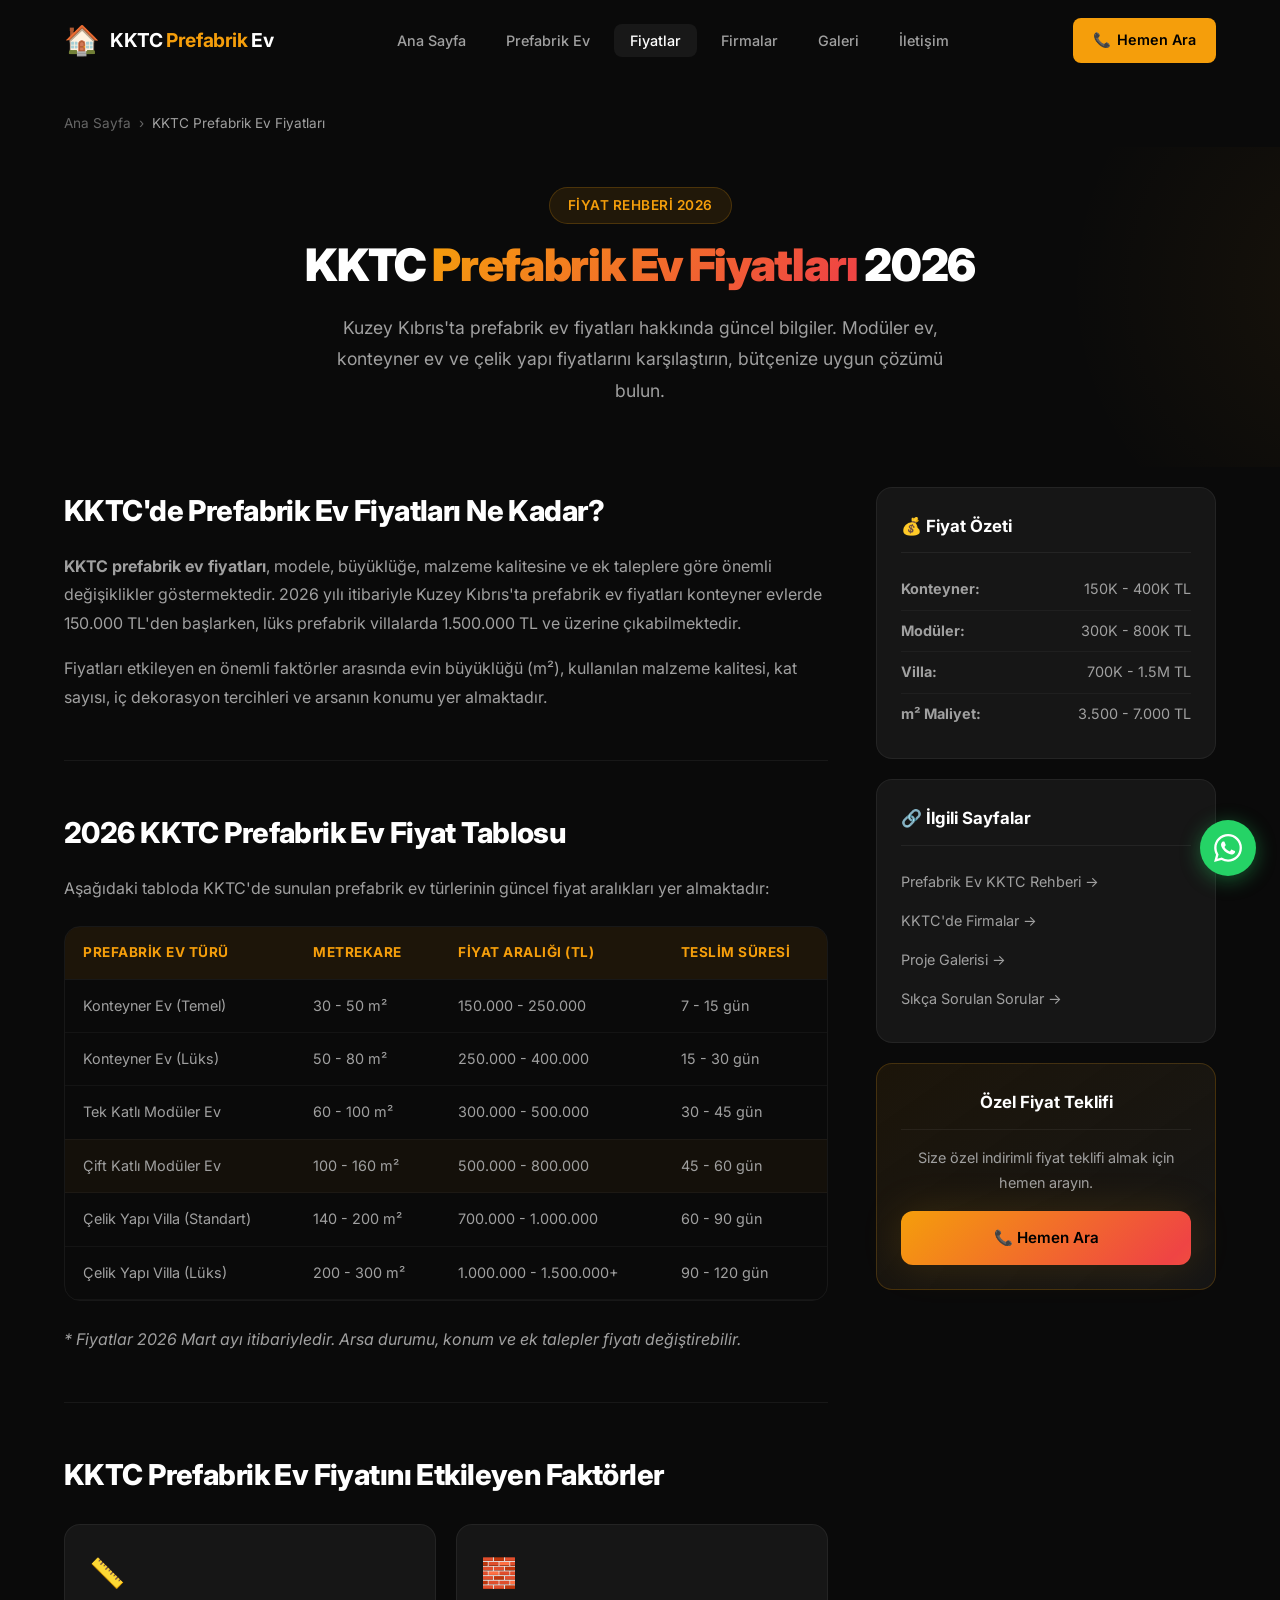
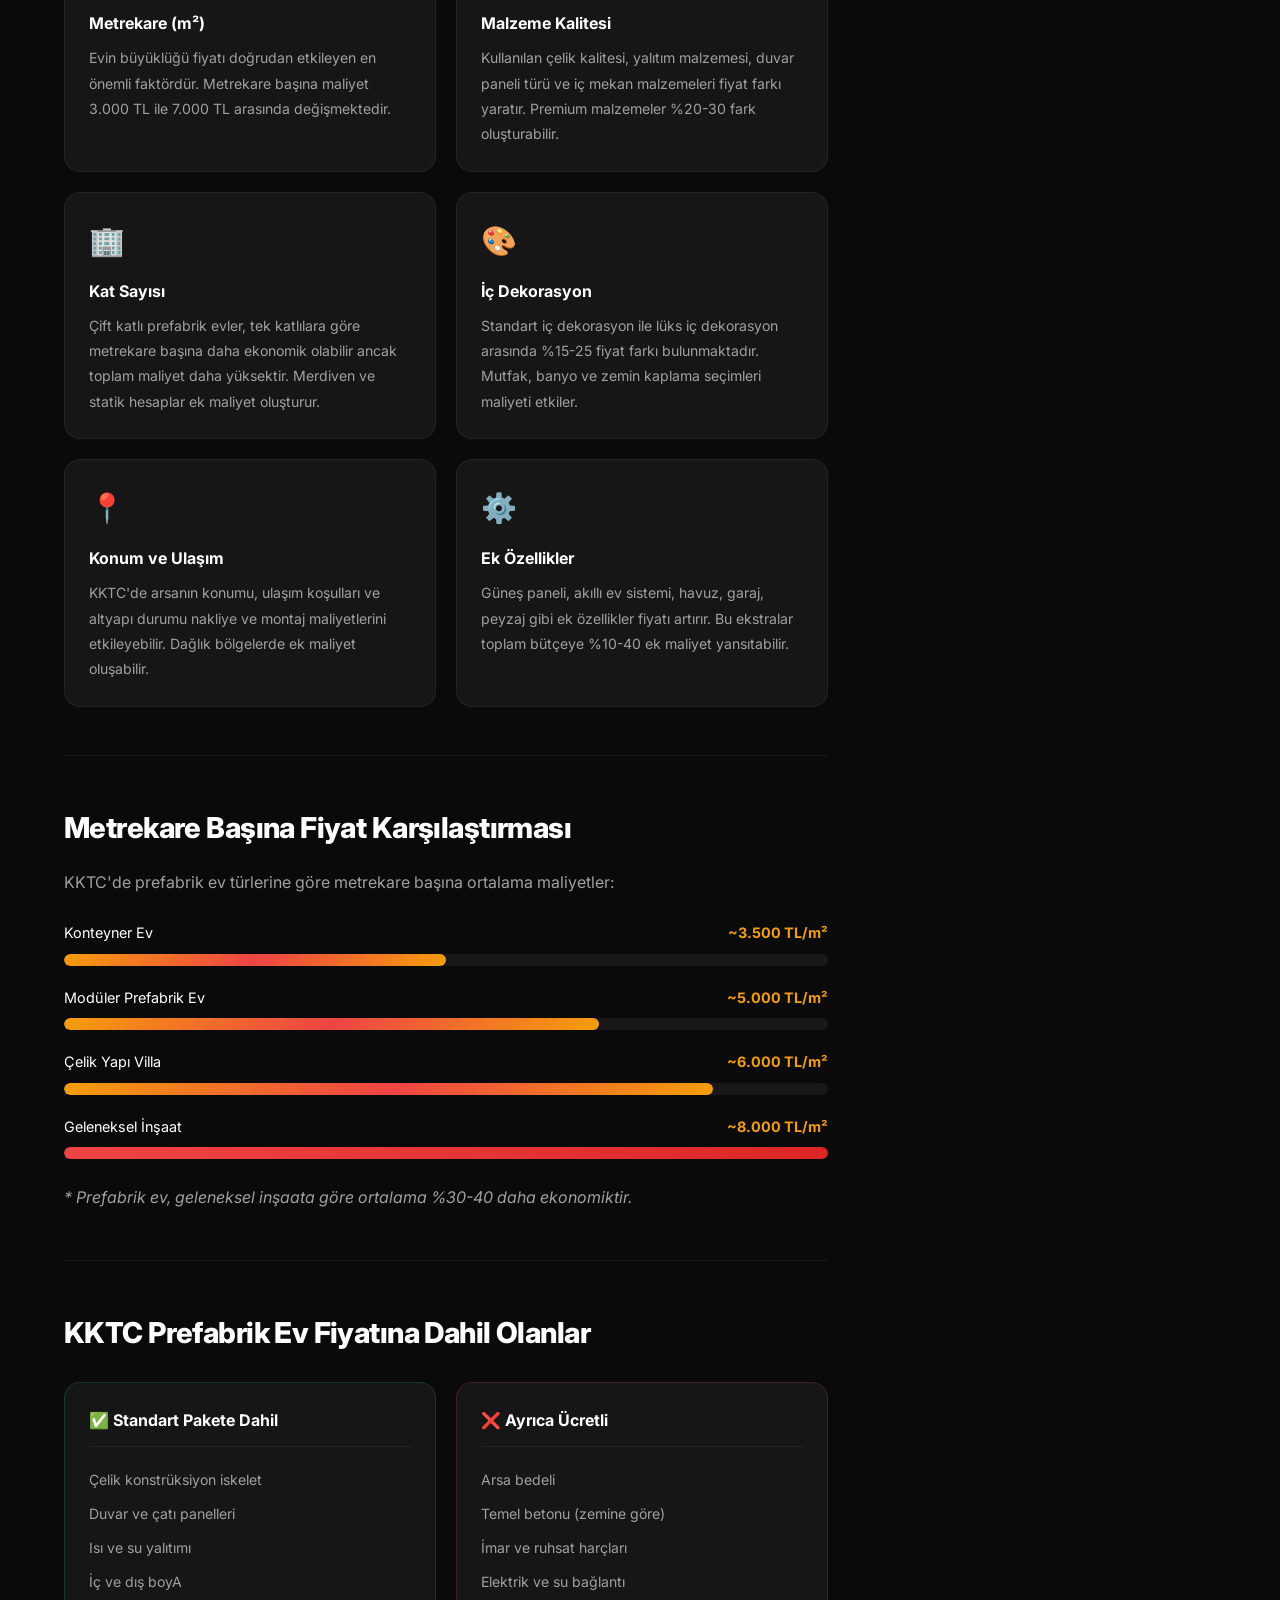
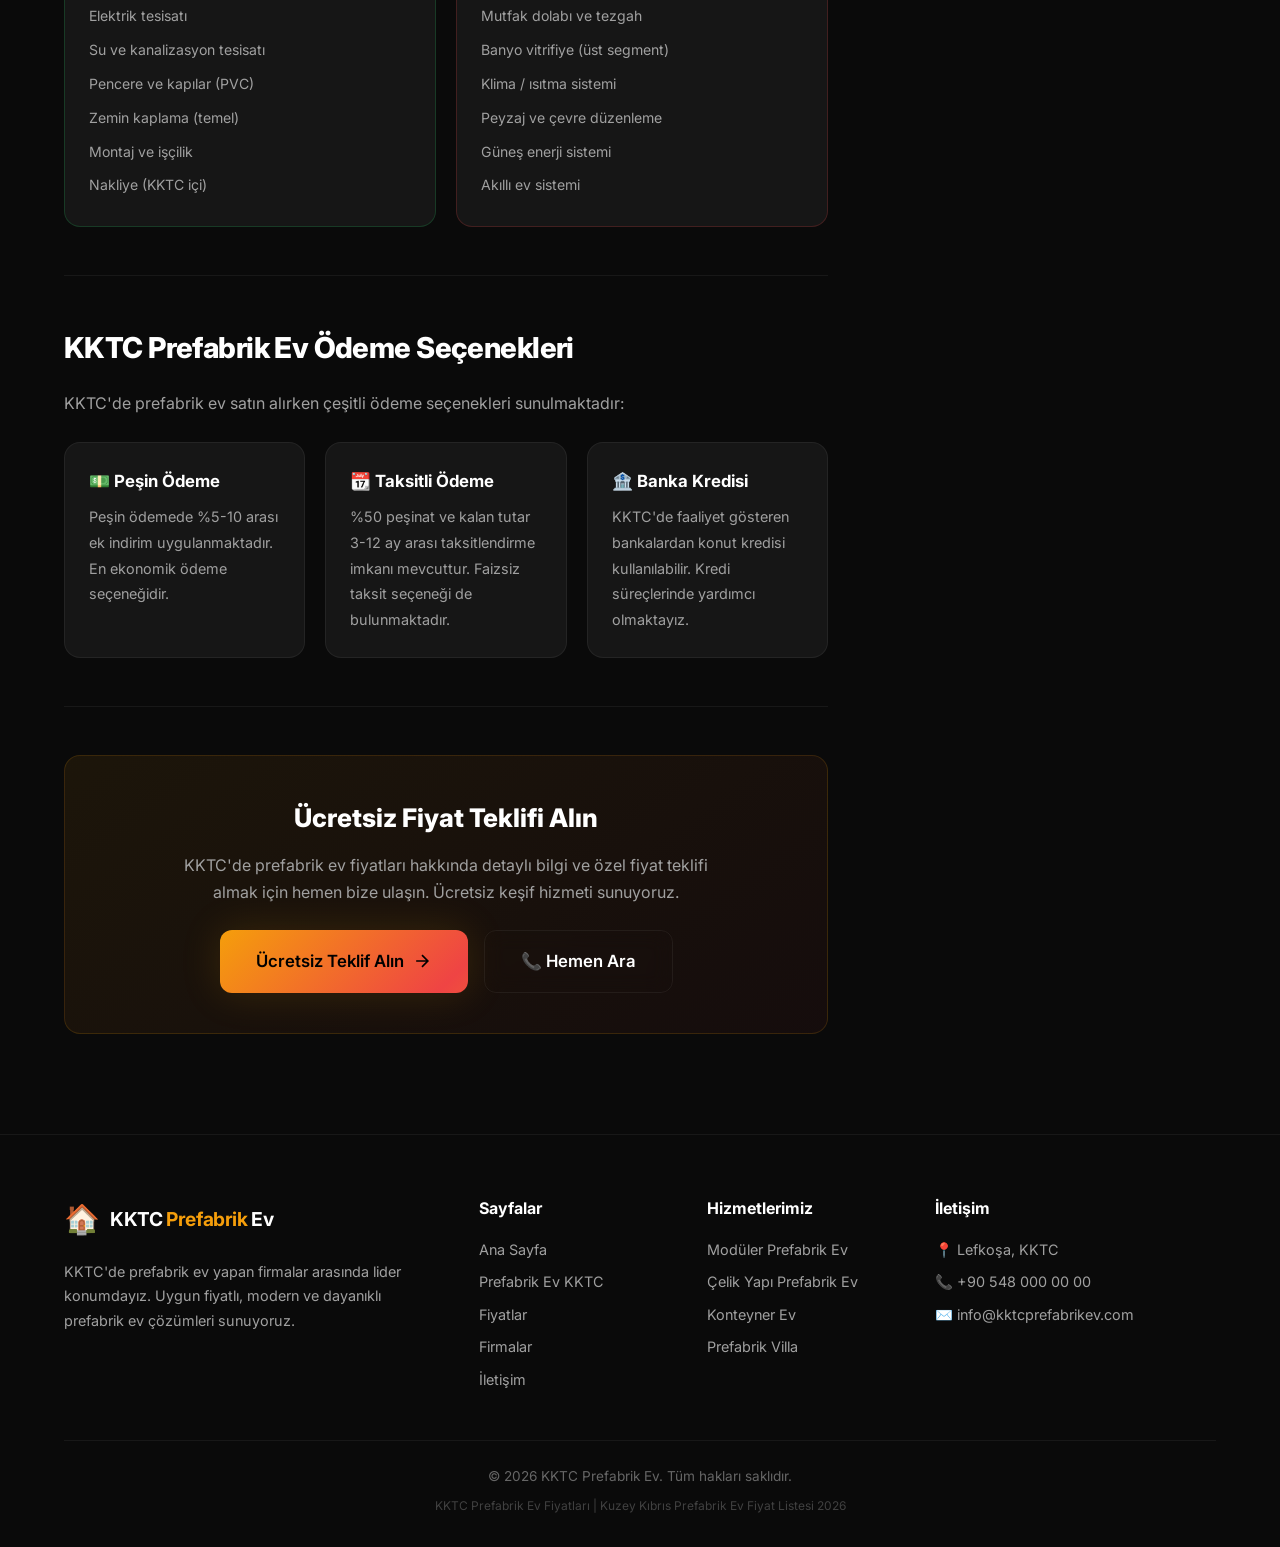
==== kktc-prefabrik-ev-fiyatlari/index.html @ 0583b2f5 "Add files via upload" ====
<!DOCTYPE html>
<html lang="tr">
<head>
    <meta charset="UTF-8">
    <meta name="viewport" content="width=device-width, initial-scale=1.0">
    <meta http-equiv="X-UA-Compatible" content="IE=edge">

    <!-- Primary SEO Meta Tags -->
    <title>KKTC Prefabrik Ev Fiyatları 2026 | Güncel Fiyat Listesi ve Maliyet Rehberi</title>
    <meta name="description" content="KKTC prefabrik ev fiyatları 2026 güncel liste. Tek katlı 300.000 TL'den, çift katlı 550.000 TL'den başlayan fiyatlarla. Modüler ev, konteyner ev ve çelik yapı fiyat karşılaştırması.">
    <meta name="keywords" content="kktc prefabrik ev fiyatları, kktc prefabrik ev fiyatları 2026, prefabrik ev fiyatları kuzey kıbrıs, kktc prefabrik ev maliyet, prefabrik ev fiyat listesi kktc">
    <meta name="author" content="KKTC Prefabrik Ev">
    <meta name="robots" content="index, follow, max-snippet:-1, max-image-preview:large, max-video-preview:-1">
    <link rel="canonical" href="https://www.kktcprefabrikev.com/kktc-prefabrik-ev-fiyatlari/">

    <!-- Open Graph -->
    <meta property="og:type" content="article">
    <meta property="og:url" content="https://www.kktcprefabrikev.com/kktc-prefabrik-ev-fiyatlari/">
    <meta property="og:title" content="KKTC Prefabrik Ev Fiyatları 2026 | Güncel Fiyat Listesi">
    <meta property="og:description" content="KKTC prefabrik ev fiyatları 2026 güncel liste. Modüler ev, konteyner ev ve çelik yapı fiyat karşılaştırması.">
    <meta property="og:image" content="https://www.kktcprefabrikev.com/images/og-image.jpg">
    <meta property="og:locale" content="tr_TR">
    <meta property="og:site_name" content="KKTC Prefabrik Ev">

    <!-- Twitter Card -->
    <meta name="twitter:card" content="summary_large_image">
    <meta name="twitter:title" content="KKTC Prefabrik Ev Fiyatları 2026 | Güncel Fiyat Listesi">
    <meta name="twitter:description" content="KKTC prefabrik ev fiyatları 2026 güncel liste. Modüler ev, konteyner ev ve çelik yapı fiyat karşılaştırması.">
    <meta name="twitter:image" content="https://www.kktcprefabrikev.com/images/og-image.jpg">

    <!-- Hreflang -->
    <link rel="alternate" hreflang="tr" href="https://www.kktcprefabrikev.com/kktc-prefabrik-ev-fiyatlari/">
    <link rel="alternate" hreflang="x-default" href="https://www.kktcprefabrikev.com/kktc-prefabrik-ev-fiyatlari/">

    <!-- Favicon -->
    <link rel="icon" type="image/svg+xml" href="data:image/svg+xml,<svg xmlns='http://www.w3.org/2000/svg' viewBox='0 0 100 100'><text y='.9em' font-size='90'>🏠</text></svg>">

    <!-- Google Fonts -->
    <link rel="preconnect" href="https://fonts.googleapis.com">
    <link rel="preconnect" href="https://fonts.gstatic.com" crossorigin>
    <link href="https://fonts.googleapis.com/css2?family=Inter:wght@300;400;500;600;700;800;900&display=swap" rel="stylesheet">

    <!-- Stylesheets -->
    <link rel="stylesheet" href="../style.css">
    <link rel="stylesheet" href="../responsive.css">

    <!-- JSON-LD Article Schema -->
    <script type="application/ld+json">
    {
        "@context": "https://schema.org",
        "@type": "Article",
        "headline": "KKTC Prefabrik Ev Fiyatları 2026 - Güncel Fiyat Listesi",
        "description": "Kuzey Kıbrıs'ta prefabrik ev fiyatları hakkında kapsamlı rehber ve güncel fiyat listesi.",
        "author": {
            "@type": "Organization",
            "name": "KKTC Prefabrik Ev"
        },
        "publisher": {
            "@type": "Organization",
            "name": "KKTC Prefabrik Ev",
            "url": "https://www.kktcprefabrikev.com"
        },
        "datePublished": "2026-03-23",
        "dateModified": "2026-03-23",
        "mainEntityOfPage": "https://www.kktcprefabrikev.com/kktc-prefabrik-ev-fiyatlari/"
    }
    </script>

    <!-- BreadcrumbList Schema -->
    <script type="application/ld+json">
    {
        "@context": "https://schema.org",
        "@type": "BreadcrumbList",
        "itemListElement": [
            {
                "@type": "ListItem",
                "position": 1,
                "name": "Ana Sayfa",
                "item": "https://www.kktcprefabrikev.com/"
            },
            {
                "@type": "ListItem",
                "position": 2,
                "name": "KKTC Prefabrik Ev Fiyatları",
                "item": "https://www.kktcprefabrikev.com/kktc-prefabrik-ev-fiyatlari/"
            }
        ]
    }
    </script>

    <!-- Product Schema for Pricing -->
    <script type="application/ld+json">
    {
        "@context": "https://schema.org",
        "@type": "Product",
        "name": "KKTC Prefabrik Ev",
        "description": "Kuzey Kıbrıs'ta prefabrik ev çözümleri",
        "brand": {
            "@type": "Brand",
            "name": "KKTC Prefabrik Ev"
        },
        "offers": {
            "@type": "AggregateOffer",
            "lowPrice": "150000",
            "highPrice": "1500000",
            "priceCurrency": "TRY",
            "offerCount": "6"
        }
    }
    </script>
</head>
<body>

    <!-- Header -->
    <header id="header">
        <nav class="navbar scrolled" id="navbar">
            <div class="nav-container">
                <a href="../index.html" class="logo" aria-label="KKTC Prefabrik Ev Ana Sayfa">
                    <span class="logo-icon">🏠</span>
                    <span class="logo-text">KKTC <span class="logo-highlight">Prefabrik</span> Ev</span>
                </a>
                <ul class="nav-menu" id="nav-menu">
                    <li><a href="../index.html" class="nav-link">Ana Sayfa</a></li>
                    <li><a href="../prefabrik-ev-kktc/index.html" class="nav-link">Prefabrik Ev</a></li>
                    <li><a href="../kktc-prefabrik-ev-fiyatlari/index.html" class="nav-link active">Fiyatlar</a></li>
                    <li><a href="../kktc-prefabrik-ev-yapan-firmalar/index.html" class="nav-link">Firmalar</a></li>
                    <li><a href="../index.html#galeri" class="nav-link">Galeri</a></li>
                    <li><a href="../index.html#iletisim" class="nav-link">İletişim</a></li>
                </ul>
                <a href="tel:+905480000000" class="nav-cta">
                    <span class="cta-icon">📞</span> Hemen Ara
                </a>
                <button class="hamburger" id="hamburger" aria-label="Menüyü aç">
                    <span class="bar"></span>
                    <span class="bar"></span>
                    <span class="bar"></span>
                </button>
            </div>
        </nav>
    </header>

    <main>
        <!-- Breadcrumb -->
        <div class="breadcrumb-section">
            <div class="container">
                <nav class="breadcrumb" aria-label="Breadcrumb">
                    <a href="../index.html">Ana Sayfa</a>
                    <span class="breadcrumb-sep">›</span>
                    <span class="breadcrumb-current">KKTC Prefabrik Ev Fiyatları</span>
                </nav>
            </div>
        </div>

        <!-- Page Hero -->
        <section class="page-hero">
            <div class="container">
                <div class="page-hero-content" data-animate>
                    <span class="section-badge">Fiyat Rehberi 2026</span>
                    <h1>KKTC <span class="gradient-text">Prefabrik Ev Fiyatları</span> 2026</h1>
                    <p class="hero-description">Kuzey Kıbrıs'ta prefabrik ev fiyatları hakkında güncel bilgiler. Modüler ev, konteyner ev ve çelik yapı fiyatlarını karşılaştırın, bütçenize uygun çözümü bulun.</p>
                </div>
            </div>
        </section>

        <!-- Content Section -->
        <section class="section content-section">
            <div class="container">
                <div class="content-layout">
                    <article class="main-content">
                        <div class="content-block" data-animate>
                            <h2>KKTC'de Prefabrik Ev Fiyatları Ne Kadar?</h2>
                            <p><strong>KKTC prefabrik ev fiyatları</strong>, modele, büyüklüğe, malzeme kalitesine ve ek taleplere göre önemli değişiklikler göstermektedir. 2026 yılı itibariyle Kuzey Kıbrıs'ta prefabrik ev fiyatları konteyner evlerde 150.000 TL'den başlarken, lüks prefabrik villalarda 1.500.000 TL ve üzerine çıkabilmektedir.</p>
                            <p>Fiyatları etkileyen en önemli faktörler arasında evin büyüklüğü (m²), kullanılan malzeme kalitesi, kat sayısı, iç dekorasyon tercihleri ve arsanın konumu yer almaktadır.</p>
                        </div>

                        <div class="content-block" data-animate>
                            <h2>2026 KKTC Prefabrik Ev Fiyat Tablosu</h2>
                            <p>Aşağıdaki tabloda KKTC'de sunulan prefabrik ev türlerinin güncel fiyat aralıkları yer almaktadır:</p>

                            <div class="price-table-wrap">
                                <table class="price-table">
                                    <thead>
                                        <tr>
                                            <th>Prefabrik Ev Türü</th>
                                            <th>Metrekare</th>
                                            <th>Fiyat Aralığı (TL)</th>
                                            <th>Teslim Süresi</th>
                                        </tr>
                                    </thead>
                                    <tbody>
                                        <tr>
                                            <td>Konteyner Ev (Temel)</td>
                                            <td>30 - 50 m²</td>
                                            <td>150.000 - 250.000</td>
                                            <td>7 - 15 gün</td>
                                        </tr>
                                        <tr>
                                            <td>Konteyner Ev (Lüks)</td>
                                            <td>50 - 80 m²</td>
                                            <td>250.000 - 400.000</td>
                                            <td>15 - 30 gün</td>
                                        </tr>
                                        <tr>
                                            <td>Tek Katlı Modüler Ev</td>
                                            <td>60 - 100 m²</td>
                                            <td>300.000 - 500.000</td>
                                            <td>30 - 45 gün</td>
                                        </tr>
                                        <tr class="highlight-row">
                                            <td>Çift Katlı Modüler Ev</td>
                                            <td>100 - 160 m²</td>
                                            <td>500.000 - 800.000</td>
                                            <td>45 - 60 gün</td>
                                        </tr>
                                        <tr>
                                            <td>Çelik Yapı Villa (Standart)</td>
                                            <td>140 - 200 m²</td>
                                            <td>700.000 - 1.000.000</td>
                                            <td>60 - 90 gün</td>
                                        </tr>
                                        <tr>
                                            <td>Çelik Yapı Villa (Lüks)</td>
                                            <td>200 - 300 m²</td>
                                            <td>1.000.000 - 1.500.000+</td>
                                            <td>90 - 120 gün</td>
                                        </tr>
                                    </tbody>
                                </table>
                            </div>
                            <p class="table-note">* Fiyatlar 2026 Mart ayı itibariyledir. Arsa durumu, konum ve ek talepler fiyatı değiştirebilir.</p>
                        </div>

                        <div class="content-block" data-animate>
                            <h2>KKTC Prefabrik Ev Fiyatını Etkileyen Faktörler</h2>
                            <div class="factors-grid">
                                <div class="factor-item">
                                    <div class="factor-icon">📏</div>
                                    <h3>Metrekare (m²)</h3>
                                    <p>Evin büyüklüğü fiyatı doğrudan etkileyen en önemli faktördür. Metrekare başına maliyet 3.000 TL ile 7.000 TL arasında değişmektedir.</p>
                                </div>
                                <div class="factor-item">
                                    <div class="factor-icon">🧱</div>
                                    <h3>Malzeme Kalitesi</h3>
                                    <p>Kullanılan çelik kalitesi, yalıtım malzemesi, duvar paneli türü ve iç mekan malzemeleri fiyat farkı yaratır. Premium malzemeler %20-30 fark oluşturabilir.</p>
                                </div>
                                <div class="factor-item">
                                    <div class="factor-icon">🏢</div>
                                    <h3>Kat Sayısı</h3>
                                    <p>Çift katlı prefabrik evler, tek katlılara göre metrekare başına daha ekonomik olabilir ancak toplam maliyet daha yüksektir. Merdiven ve statik hesaplar ek maliyet oluşturur.</p>
                                </div>
                                <div class="factor-item">
                                    <div class="factor-icon">🎨</div>
                                    <h3>İç Dekorasyon</h3>
                                    <p>Standart iç dekorasyon ile lüks iç dekorasyon arasında %15-25 fiyat farkı bulunmaktadır. Mutfak, banyo ve zemin kaplama seçimleri maliyeti etkiler.</p>
                                </div>
                                <div class="factor-item">
                                    <div class="factor-icon">📍</div>
                                    <h3>Konum ve Ulaşım</h3>
                                    <p>KKTC'de arsanın konumu, ulaşım koşulları ve altyapı durumu nakliye ve montaj maliyetlerini etkileyebilir. Dağlık bölgelerde ek maliyet oluşabilir.</p>
                                </div>
                                <div class="factor-item">
                                    <div class="factor-icon">⚙️</div>
                                    <h3>Ek Özellikler</h3>
                                    <p>Güneş paneli, akıllı ev sistemi, havuz, garaj, peyzaj gibi ek özellikler fiyatı artırır. Bu ekstralar toplam bütçeye %10-40 ek maliyet yansıtabilir.</p>
                                </div>
                            </div>
                        </div>

                        <div class="content-block" data-animate>
                            <h2>Metrekare Başına Fiyat Karşılaştırması</h2>
                            <p>KKTC'de prefabrik ev türlerine göre metrekare başına ortalama maliyetler:</p>

                            <div class="comparison-bars">
                                <div class="comparison-item">
                                    <div class="comparison-label">
                                        <span>Konteyner Ev</span>
                                        <span class="comparison-price">~3.500 TL/m²</span>
                                    </div>
                                    <div class="comparison-bar-bg">
                                        <div class="comparison-bar" style="width: 50%"></div>
                                    </div>
                                </div>
                                <div class="comparison-item">
                                    <div class="comparison-label">
                                        <span>Modüler Prefabrik Ev</span>
                                        <span class="comparison-price">~5.000 TL/m²</span>
                                    </div>
                                    <div class="comparison-bar-bg">
                                        <div class="comparison-bar" style="width: 70%"></div>
                                    </div>
                                </div>
                                <div class="comparison-item">
                                    <div class="comparison-label">
                                        <span>Çelik Yapı Villa</span>
                                        <span class="comparison-price">~6.000 TL/m²</span>
                                    </div>
                                    <div class="comparison-bar-bg">
                                        <div class="comparison-bar" style="width: 85%"></div>
                                    </div>
                                </div>
                                <div class="comparison-item">
                                    <div class="comparison-label">
                                        <span>Geleneksel İnşaat</span>
                                        <span class="comparison-price">~8.000 TL/m²</span>
                                    </div>
                                    <div class="comparison-bar-bg">
                                        <div class="comparison-bar traditional" style="width: 100%"></div>
                                    </div>
                                </div>
                            </div>
                            <p class="table-note">* Prefabrik ev, geleneksel inşaata göre ortalama %30-40 daha ekonomiktir.</p>
                        </div>

                        <div class="content-block" data-animate>
                            <h2>KKTC Prefabrik Ev Fiyatına Dahil Olanlar</h2>
                            <div class="included-grid">
                                <div class="included-card included-yes">
                                    <h3>✅ Standart Pakete Dahil</h3>
                                    <ul>
                                        <li>Çelik konstrüksiyon iskelet</li>
                                        <li>Duvar ve çatı panelleri</li>
                                        <li>Isı ve su yalıtımı</li>
                                        <li>İç ve dış boyA</li>
                                        <li>Elektrik tesisatı</li>
                                        <li>Su ve kanalizasyon tesisatı</li>
                                        <li>Pencere ve kapılar (PVC)</li>
                                        <li>Zemin kaplama (temel)</li>
                                        <li>Montaj ve işçilik</li>
                                        <li>Nakliye (KKTC içi)</li>
                                    </ul>
                                </div>
                                <div class="included-card included-no">
                                    <h3>❌ Ayrıca Ücretli</h3>
                                    <ul>
                                        <li>Arsa bedeli</li>
                                        <li>Temel betonu (zemine göre)</li>
                                        <li>İmar ve ruhsat harçları</li>
                                        <li>Elektrik ve su bağlantı</li>
                                        <li>Mutfak dolabı ve tezgah</li>
                                        <li>Banyo vitrifiye (üst segment)</li>
                                        <li>Klima / ısıtma sistemi</li>
                                        <li>Peyzaj ve çevre düzenleme</li>
                                        <li>Güneş enerji sistemi</li>
                                        <li>Akıllı ev sistemi</li>
                                    </ul>
                                </div>
                            </div>
                        </div>

                        <div class="content-block" data-animate>
                            <h2>KKTC Prefabrik Ev Ödeme Seçenekleri</h2>
                            <p>KKTC'de prefabrik ev satın alırken çeşitli ödeme seçenekleri sunulmaktadır:</p>
                            <div class="payment-options">
                                <div class="payment-item">
                                    <h3>💵 Peşin Ödeme</h3>
                                    <p>Peşin ödemede %5-10 arası ek indirim uygulanmaktadır. En ekonomik ödeme seçeneğidir.</p>
                                </div>
                                <div class="payment-item">
                                    <h3>📆 Taksitli Ödeme</h3>
                                    <p>%50 peşinat ve kalan tutar 3-12 ay arası taksitlendirme imkanı mevcuttur. Faizsiz taksit seçeneği de bulunmaktadır.</p>
                                </div>
                                <div class="payment-item">
                                    <h3>🏦 Banka Kredisi</h3>
                                    <p>KKTC'de faaliyet gösteren bankalardan konut kredisi kullanılabilir. Kredi süreçlerinde yardımcı olmaktayız.</p>
                                </div>
                            </div>
                        </div>

                        <!-- CTA -->
                        <div class="content-cta" data-animate>
                            <h2>Ücretsiz Fiyat Teklifi Alın</h2>
                            <p>KKTC'de prefabrik ev fiyatları hakkında detaylı bilgi ve özel fiyat teklifi almak için hemen bize ulaşın. Ücretsiz keşif hizmeti sunuyoruz.</p>
                            <div class="cta-buttons">
                                <a href="../index.html#iletisim" class="btn btn-primary btn-lg">
                                    <span>Ücretsiz Teklif Alın</span>
                                    <svg width="20" height="20" viewBox="0 0 24 24" fill="none" stroke="currentColor" stroke-width="2"><path d="M5 12h14M12 5l7 7-7 7"/></svg>
                                </a>
                                <a href="tel:+905480000000" class="btn btn-outline btn-lg">
                                    <span>📞 Hemen Ara</span>
                                </a>
                            </div>
                        </div>
                    </article>

                    <!-- Sidebar -->
                    <aside class="sidebar">
                        <div class="sidebar-card" data-animate>
                            <h3>💰 Fiyat Özeti</h3>
                            <ul class="sidebar-info">
                                <li><strong>Konteyner:</strong> 150K - 400K TL</li>
                                <li><strong>Modüler:</strong> 300K - 800K TL</li>
                                <li><strong>Villa:</strong> 700K - 1.5M TL</li>
                                <li><strong>m² Maliyet:</strong> 3.500 - 7.000 TL</li>
                            </ul>
                        </div>
                        <div class="sidebar-card" data-animate>
                            <h3>🔗 İlgili Sayfalar</h3>
                            <ul class="sidebar-links">
                                <li><a href="../prefabrik-ev-kktc/index.html">Prefabrik Ev KKTC Rehberi →</a></li>
                                <li><a href="../kktc-prefabrik-ev-yapan-firmalar/index.html">KKTC'de Firmalar →</a></li>
                                <li><a href="../index.html#galeri">Proje Galerisi →</a></li>
                                <li><a href="../index.html#sss">Sıkça Sorulan Sorular →</a></li>
                            </ul>
                        </div>
                        <div class="sidebar-card sidebar-cta" data-animate>
                            <h3>Özel Fiyat Teklifi</h3>
                            <p>Size özel indirimli fiyat teklifi almak için hemen arayın.</p>
                            <a href="tel:+905480000000" class="btn btn-primary btn-full">📞 Hemen Ara</a>
                        </div>
                    </aside>
                </div>
            </div>
        </section>
    </main>

    <!-- Footer -->
    <footer class="footer">
        <div class="container">
            <div class="footer-grid">
                <div class="footer-about">
                    <a href="../index.html" class="footer-logo">
                        <span class="logo-icon">🏠</span>
                        <span class="logo-text">KKTC <span class="logo-highlight">Prefabrik</span> Ev</span>
                    </a>
                    <p>KKTC'de prefabrik ev yapan firmalar arasında lider konumdayız. Uygun fiyatlı, modern ve dayanıklı prefabrik ev çözümleri sunuyoruz.</p>
                </div>
                <div class="footer-links">
                    <h4>Sayfalar</h4>
                    <ul>
                        <li><a href="../index.html">Ana Sayfa</a></li>
                        <li><a href="../prefabrik-ev-kktc/index.html">Prefabrik Ev KKTC</a></li>
                        <li><a href="../kktc-prefabrik-ev-fiyatlari/index.html">Fiyatlar</a></li>
                        <li><a href="../kktc-prefabrik-ev-yapan-firmalar/index.html">Firmalar</a></li>
                        <li><a href="../index.html#iletisim">İletişim</a></li>
                    </ul>
                </div>
                <div class="footer-services">
                    <h4>Hizmetlerimiz</h4>
                    <ul>
                        <li><a href="../index.html#hizmetler">Modüler Prefabrik Ev</a></li>
                        <li><a href="../index.html#hizmetler">Çelik Yapı Prefabrik Ev</a></li>
                        <li><a href="../index.html#hizmetler">Konteyner Ev</a></li>
                        <li><a href="../index.html#hizmetler">Prefabrik Villa</a></li>
                    </ul>
                </div>
                <div class="footer-contact">
                    <h4>İletişim</h4>
                    <ul>
                        <li>📍 Lefkoşa, KKTC</li>
                        <li>📞 <a href="tel:+905480000000">+90 548 000 00 00</a></li>
                        <li>✉️ <a href="mailto:info@kktcprefabrikev.com">info@kktcprefabrikev.com</a></li>
                    </ul>
                </div>
            </div>
            <div class="footer-bottom">
                <p>&copy; 2026 KKTC Prefabrik Ev. Tüm hakları saklıdır.</p>
                <p class="footer-seo">KKTC Prefabrik Ev Fiyatları | Kuzey Kıbrıs Prefabrik Ev Fiyat Listesi 2026</p>
            </div>
        </div>
    </footer>

    <!-- WhatsApp -->
    <a href="https://wa.me/905480000000" class="whatsapp-float" target="_blank" rel="noopener noreferrer" aria-label="WhatsApp ile iletişime geçin">
        <svg width="28" height="28" viewBox="0 0 24 24" fill="white"><path d="M17.472 14.382c-.297-.149-1.758-.867-2.03-.967-.273-.099-.471-.148-.67.15-.197.297-.767.966-.94 1.164-.173.199-.347.223-.644.075-.297-.15-1.255-.463-2.39-1.475-.883-.788-1.48-1.761-1.653-2.059-.173-.297-.018-.458.13-.606.134-.133.298-.347.446-.52.149-.174.198-.298.298-.497.099-.198.05-.371-.025-.52-.075-.149-.669-1.612-.916-2.207-.242-.579-.487-.5-.669-.51-.173-.008-.371-.01-.57-.01-.198 0-.52.074-.792.372-.272.297-1.04 1.016-1.04 2.479 0 1.462 1.065 2.875 1.213 3.074.149.198 2.096 3.2 5.077 4.487.709.306 1.262.489 1.694.625.712.227 1.36.195 1.871.118.571-.085 1.758-.719 2.006-1.413.248-.694.248-1.289.173-1.413-.074-.124-.272-.198-.57-.347m-5.421 7.403h-.004a9.87 9.87 0 01-5.031-1.378l-.361-.214-3.741.982.998-3.648-.235-.374a9.86 9.86 0 01-1.51-5.26c.001-5.45 4.436-9.884 9.888-9.884 2.64 0 5.122 1.03 6.988 2.898a9.825 9.825 0 012.893 6.994c-.003 5.45-4.437 9.884-9.885 9.884m8.413-18.297A11.815 11.815 0 0012.05 0C5.495 0 .16 5.335.157 11.892c0 2.096.547 4.142 1.588 5.945L.057 24l6.305-1.654a11.882 11.882 0 005.683 1.448h.005c6.554 0 11.89-5.335 11.893-11.893a11.821 11.821 0 00-3.48-8.413z"/></svg>
    </a>

    <script src="../script.js"></script>
</body>
</html>
---- style.css ----
/* =============================================
   KKTC Prefabrik Ev - Premium Dark Theme
   ============================================= */

/* CSS Custom Properties */
:root {
    --bg-primary: #0a0a0a;
    --bg-secondary: #111111;
    --bg-card: #161616;
    --bg-card-hover: #1a1a1a;
    --bg-glass: rgba(255, 255, 255, 0.03);
    --bg-glass-hover: rgba(255, 255, 255, 0.06);

    --text-primary: #ffffff;
    --text-secondary: #a0a0a0;
    --text-muted: #666666;

    --accent-primary: #f59e0b;
    --accent-secondary: #d97706;
    --accent-light: rgba(245, 158, 11, 0.1);
    --accent-glow: rgba(245, 158, 11, 0.3);

    --gradient-primary: linear-gradient(135deg, #f59e0b 0%, #ef4444 50%, #f59e0b 100%);
    --gradient-hero: linear-gradient(135deg, rgba(245, 158, 11, 0.15) 0%, rgba(239, 68, 68, 0.08) 50%, rgba(245, 158, 11, 0.05) 100%);
    --gradient-card: linear-gradient(145deg, rgba(255,255,255,0.05) 0%, rgba(255,255,255,0.01) 100%);

    --border-color: rgba(255, 255, 255, 0.06);
    --border-hover: rgba(245, 158, 11, 0.3);

    --shadow-sm: 0 2px 8px rgba(0, 0, 0, 0.3);
    --shadow-md: 0 8px 32px rgba(0, 0, 0, 0.4);
    --shadow-lg: 0 16px 64px rgba(0, 0, 0, 0.5);
    --shadow-glow: 0 0 40px rgba(245, 158, 11, 0.15);

    --radius-sm: 8px;
    --radius-md: 12px;
    --radius-lg: 16px;
    --radius-xl: 24px;

    --transition: all 0.3s cubic-bezier(0.4, 0, 0.2, 1);
    --transition-slow: all 0.6s cubic-bezier(0.4, 0, 0.2, 1);

    --container-max: 1200px;
    --section-padding: 100px 0;
}

/* Reset & Base */
*, *::before, *::after {
    margin: 0;
    padding: 0;
    box-sizing: border-box;
}

html {
    scroll-behavior: smooth;
    scroll-padding-top: 80px;
}

body {
    font-family: 'Inter', -apple-system, BlinkMacSystemFont, 'Segoe UI', sans-serif;
    background-color: var(--bg-primary);
    color: var(--text-primary);
    line-height: 1.7;
    overflow-x: hidden;
    -webkit-font-smoothing: antialiased;
    -moz-osx-font-smoothing: grayscale;
}

a {
    text-decoration: none;
    color: inherit;
    transition: var(--transition);
}

ul {
    list-style: none;
}

img {
    max-width: 100%;
    height: auto;
    display: block;
}

.container {
    max-width: var(--container-max);
    margin: 0 auto;
    padding: 0 24px;
}

.section {
    padding: var(--section-padding);
    position: relative;
}

/* =============================================
   Section Headers
   ============================================= */
.section-header {
    text-align: center;
    max-width: 700px;
    margin: 0 auto 60px;
}

.section-badge {
    display: inline-block;
    padding: 6px 18px;
    background: var(--accent-light);
    border: 1px solid rgba(245, 158, 11, 0.2);
    border-radius: 50px;
    color: var(--accent-primary);
    font-size: 0.85rem;
    font-weight: 600;
    letter-spacing: 0.5px;
    margin-bottom: 16px;
    text-transform: uppercase;
}

.section-header h2 {
    font-size: 2.5rem;
    font-weight: 800;
    line-height: 1.2;
    margin-bottom: 16px;
    letter-spacing: -0.02em;
}

.section-desc {
    color: var(--text-secondary);
    font-size: 1.05rem;
    line-height: 1.7;
}

.gradient-text {
    background: var(--gradient-primary);
    background-size: 200% auto;
    -webkit-background-clip: text;
    -webkit-text-fill-color: transparent;
    background-clip: text;
    animation: gradientShift 4s ease infinite;
}

@keyframes gradientShift {
    0%, 100% { background-position: 0% center; }
    50% { background-position: 100% center; }
}

/* =============================================
   Buttons
   ============================================= */
.btn {
    display: inline-flex;
    align-items: center;
    gap: 8px;
    padding: 14px 28px;
    border-radius: var(--radius-md);
    font-size: 0.95rem;
    font-weight: 600;
    border: none;
    cursor: pointer;
    transition: var(--transition);
    font-family: inherit;
    position: relative;
    overflow: hidden;
}

.btn-primary {
    background: var(--gradient-primary);
    background-size: 200% auto;
    color: #000;
    box-shadow: var(--shadow-glow);
}

.btn-primary:hover {
    background-position: right center;
    transform: translateY(-2px);
    box-shadow: 0 0 60px rgba(245, 158, 11, 0.25);
}

.btn-outline {
    background: transparent;
    color: var(--text-primary);
    border: 1px solid var(--border-color);
    backdrop-filter: blur(10px);
}

.btn-outline:hover {
    border-color: var(--accent-primary);
    background: var(--accent-light);
    color: var(--accent-primary);
    transform: translateY(-2px);
}

.btn-lg {
    padding: 16px 36px;
    font-size: 1.05rem;
}

.btn-full {
    width: 100%;
    justify-content: center;
}

/* =============================================
   Navigation
   ============================================= */
.navbar {
    position: fixed;
    top: 0;
    left: 0;
    right: 0;
    z-index: 1000;
    padding: 16px 0;
    transition: var(--transition);
    background: transparent;
}

.navbar.scrolled {
    padding: 10px 0;
    background: rgba(10, 10, 10, 0.9);
    backdrop-filter: blur(20px);
    border-bottom: 1px solid var(--border-color);
}

.nav-container {
    max-width: var(--container-max);
    margin: 0 auto;
    padding: 0 24px;
    display: flex;
    align-items: center;
    justify-content: space-between;
}

.logo {
    display: flex;
    align-items: center;
    gap: 10px;
    z-index: 1001;
}

.logo-icon {
    font-size: 1.8rem;
}

.logo-text {
    font-size: 1.2rem;
    font-weight: 700;
    letter-spacing: -0.02em;
}

.logo-highlight {
    color: var(--accent-primary);
}

.nav-menu {
    display: flex;
    gap: 8px;
}

.nav-link {
    padding: 8px 16px;
    font-size: 0.9rem;
    font-weight: 500;
    color: var(--text-secondary);
    border-radius: var(--radius-sm);
    transition: var(--transition);
}

.nav-link:hover,
.nav-link.active {
    color: var(--text-primary);
    background: var(--bg-glass-hover);
}

.nav-cta {
    display: inline-flex;
    align-items: center;
    gap: 6px;
    padding: 10px 20px;
    background: var(--accent-primary);
    color: #000;
    border-radius: var(--radius-sm);
    font-size: 0.9rem;
    font-weight: 600;
    transition: var(--transition);
}

.nav-cta:hover {
    background: var(--accent-secondary);
    transform: translateY(-1px);
}

.hamburger {
    display: none;
    flex-direction: column;
    gap: 5px;
    background: none;
    border: none;
    cursor: pointer;
    padding: 5px;
    z-index: 1001;
}

.hamburger .bar {
    width: 24px;
    height: 2px;
    background: var(--text-primary);
    transition: var(--transition);
    border-radius: 2px;
}

.hamburger.active .bar:nth-child(1) {
    transform: rotate(45deg) translate(5px, 5px);
}

.hamburger.active .bar:nth-child(2) {
    opacity: 0;
}

.hamburger.active .bar:nth-child(3) {
    transform: rotate(-45deg) translate(5px, -5px);
}

/* =============================================
   Hero Section
   ============================================= */
.hero {
    min-height: 100vh;
    display: flex;
    align-items: center;
    position: relative;
    overflow: hidden;
    padding-top: 80px;
}

.hero-bg-overlay {
    position: absolute;
    inset: 0;
    background: var(--gradient-hero);
    z-index: 0;
}

.hero-bg-overlay::before {
    content: '';
    position: absolute;
    top: -50%;
    right: -30%;
    width: 800px;
    height: 800px;
    background: radial-gradient(circle, rgba(245, 158, 11, 0.08) 0%, transparent 70%);
    animation: orbFloat 15s ease-in-out infinite;
}

.hero-bg-overlay::after {
    content: '';
    position: absolute;
    bottom: -30%;
    left: -20%;
    width: 600px;
    height: 600px;
    background: radial-gradient(circle, rgba(239, 68, 68, 0.05) 0%, transparent 70%);
    animation: orbFloat 20s ease-in-out infinite reverse;
}

@keyframes orbFloat {
    0%, 100% { transform: translate(0, 0) scale(1); }
    33% { transform: translate(30px, -30px) scale(1.05); }
    66% { transform: translate(-20px, 20px) scale(0.95); }
}

.hero-particles {
    position: absolute;
    inset: 0;
    z-index: 0;
    overflow: hidden;
}

.hero-content {
    position: relative;
    z-index: 1;
    text-align: center;
    max-width: 850px;
    margin: 0 auto;
}

.hero-badge {
    display: inline-flex;
    align-items: center;
    gap: 8px;
    padding: 8px 20px;
    background: var(--accent-light);
    border: 1px solid rgba(245, 158, 11, 0.2);
    border-radius: 50px;
    font-size: 0.85rem;
    font-weight: 500;
    color: var(--accent-primary);
    margin-bottom: 28px;
    animation: fadeInUp 0.8s ease;
}

.hero h1 {
    font-size: 3.8rem;
    font-weight: 900;
    line-height: 1.1;
    margin-bottom: 24px;
    letter-spacing: -0.03em;
    animation: fadeInUp 0.8s ease 0.1s both;
}

.hero-description {
    font-size: 1.15rem;
    color: var(--text-secondary);
    line-height: 1.8;
    margin-bottom: 36px;
    max-width: 650px;
    margin-left: auto;
    margin-right: auto;
    animation: fadeInUp 0.8s ease 0.2s both;
}

.hero-actions {
    display: flex;
    gap: 16px;
    justify-content: center;
    flex-wrap: wrap;
    margin-bottom: 60px;
    animation: fadeInUp 0.8s ease 0.3s both;
}

.hero-stats {
    display: flex;
    justify-content: center;
    gap: 48px;
    padding-top: 40px;
    border-top: 1px solid var(--border-color);
    animation: fadeInUp 0.8s ease 0.4s both;
}

.stat-item {
    text-align: center;
}

.stat-number {
    font-size: 2.5rem;
    font-weight: 800;
    color: var(--accent-primary);
    display: inline;
}

.stat-suffix {
    font-size: 1.5rem;
    font-weight: 700;
    color: var(--accent-primary);
}

.stat-label {
    display: block;
    font-size: 0.85rem;
    color: var(--text-secondary);
    margin-top: 4px;
}

.hero-scroll-indicator {
    position: absolute;
    bottom: 30px;
    left: 50%;
    transform: translateX(-50%);
    z-index: 1;
}

.hero-scroll-indicator a {
    display: block;
    width: 28px;
    height: 44px;
    border: 2px solid var(--border-color);
    border-radius: 14px;
    position: relative;
}

.hero-scroll-indicator span {
    display: block;
    width: 4px;
    height: 8px;
    background: var(--accent-primary);
    border-radius: 2px;
    position: absolute;
    top: 8px;
    left: 50%;
    transform: translateX(-50%);
    animation: scrollBounce 2s ease-in-out infinite;
}

@keyframes scrollBounce {
    0%, 100% { top: 8px; opacity: 1; }
    50% { top: 24px; opacity: 0.3; }
}

/* =============================================
   Services Section
   ============================================= */
.services-grid {
    display: grid;
    grid-template-columns: repeat(3, 1fr);
    gap: 24px;
}

.service-card {
    background: var(--bg-card);
    border: 1px solid var(--border-color);
    border-radius: var(--radius-lg);
    padding: 36px;
    transition: var(--transition);
    position: relative;
    overflow: hidden;
}

.service-card::before {
    content: '';
    position: absolute;
    top: 0;
    left: 0;
    right: 0;
    height: 3px;
    background: var(--gradient-primary);
    background-size: 200% auto;
    transform: scaleX(0);
    transition: var(--transition);
}

.service-card:hover::before {
    transform: scaleX(1);
}

.service-card:hover {
    transform: translateY(-4px);
    border-color: var(--border-hover);
    box-shadow: var(--shadow-md);
}

.service-card.featured {
    border-color: var(--border-hover);
    background: linear-gradient(145deg, rgba(245, 158, 11, 0.05) 0%, var(--bg-card) 100%);
}

.featured-badge {
    position: absolute;
    top: 16px;
    right: 16px;
    padding: 4px 12px;
    background: var(--accent-primary);
    color: #000;
    font-size: 0.75rem;
    font-weight: 700;
    border-radius: 50px;
    text-transform: uppercase;
    letter-spacing: 0.5px;
}

.service-icon-wrap {
    width: 64px;
    height: 64px;
    display: flex;
    align-items: center;
    justify-content: center;
    background: var(--accent-light);
    border-radius: var(--radius-md);
    margin-bottom: 20px;
}

.service-icon {
    font-size: 2rem;
}

.service-card h3 {
    font-size: 1.3rem;
    font-weight: 700;
    margin-bottom: 12px;
}

.service-card p {
    color: var(--text-secondary);
    font-size: 0.95rem;
    line-height: 1.7;
    margin-bottom: 16px;
}

.service-features {
    margin-bottom: 20px;
}

.service-features li {
    padding: 6px 0;
    color: var(--text-secondary);
    font-size: 0.9rem;
    display: flex;
    align-items: center;
    gap: 8px;
}

.service-features li::before {
    content: '✓';
    color: var(--accent-primary);
    font-weight: 700;
    font-size: 0.85rem;
}

.service-link {
    color: var(--accent-primary);
    font-weight: 600;
    font-size: 0.9rem;
}

.service-link:hover {
    color: var(--accent-secondary);
}

/* =============================================
   Pricing Section
   ============================================= */
.pricing {
    background: var(--bg-secondary);
}

.pricing-grid {
    display: grid;
    grid-template-columns: repeat(3, 1fr);
    gap: 24px;
    align-items: start;
}

.pricing-card {
    background: var(--bg-card);
    border: 1px solid var(--border-color);
    border-radius: var(--radius-lg);
    overflow: hidden;
    transition: var(--transition);
    position: relative;
}

.pricing-card:hover {
    transform: translateY(-4px);
    border-color: var(--border-hover);
    box-shadow: var(--shadow-md);
}

.pricing-card.featured {
    border-color: var(--accent-primary);
    box-shadow: var(--shadow-glow);
    transform: scale(1.03);
}

.pricing-card.featured:hover {
    transform: scale(1.05);
}

.pricing-header {
    padding: 32px 32px 0;
}

.pricing-header h3 {
    font-size: 1.4rem;
    font-weight: 700;
    margin-bottom: 4px;
}

.pricing-desc {
    color: var(--text-secondary);
    font-size: 0.9rem;
}

.pricing-body {
    padding: 24px 32px 32px;
}

.price {
    margin-bottom: 24px;
    padding-bottom: 24px;
    border-bottom: 1px solid var(--border-color);
}

.price-currency {
    font-size: 1.2rem;
    font-weight: 700;
    color: var(--accent-primary);
    vertical-align: top;
}

.price-amount {
    font-size: 2.8rem;
    font-weight: 900;
    letter-spacing: -0.02em;
    background: var(--gradient-primary);
    background-size: 200% auto;
    -webkit-background-clip: text;
    -webkit-text-fill-color: transparent;
    background-clip: text;
}

.price-period {
    font-size: 0.9rem;
    color: var(--text-secondary);
    display: block;
    margin-top: 4px;
}

.pricing-features {
    margin-bottom: 24px;
}

.pricing-features li {
    padding: 8px 0;
    display: flex;
    align-items: center;
    gap: 10px;
    font-size: 0.9rem;
    color: var(--text-secondary);
}

.pricing-features .check {
    color: var(--accent-primary);
    font-weight: 700;
}

.pricing-note {
    text-align: center;
    color: var(--text-muted);
    font-size: 0.85rem;
    margin-top: 32px;
}

/* =============================================
   Why Us Section
   ============================================= */
.why-us-grid {
    display: grid;
    grid-template-columns: repeat(3, 1fr);
    gap: 24px;
}

.why-us-card {
    background: var(--bg-card);
    border: 1px solid var(--border-color);
    border-radius: var(--radius-lg);
    padding: 32px;
    text-align: center;
    transition: var(--transition);
}

.why-us-card:hover {
    transform: translateY(-4px);
    border-color: var(--border-hover);
    box-shadow: var(--shadow-md);
}

.why-icon {
    font-size: 2.5rem;
    margin-bottom: 16px;
}

.why-us-card h3 {
    font-size: 1.15rem;
    font-weight: 700;
    margin-bottom: 10px;
}

.why-us-card p {
    color: var(--text-secondary);
    font-size: 0.9rem;
    line-height: 1.7;
}

/* =============================================
   Gallery Section
   ============================================= */
.gallery {
    background: var(--bg-secondary);
}

.gallery-grid {
    display: grid;
    grid-template-columns: repeat(4, 1fr);
    gap: 20px;
}

.gallery-item {
    border-radius: var(--radius-lg);
    overflow: hidden;
    transition: var(--transition);
    border: 1px solid var(--border-color);
}

.gallery-item:hover {
    transform: translateY(-4px);
    border-color: var(--border-hover);
    box-shadow: var(--shadow-md);
}

.gallery-image {
    aspect-ratio: 4/3;
    overflow: hidden;
}

.gallery-image img {
    width: 100%;
    height: 100%;
    object-fit: cover;
    transition: transform 0.5s cubic-bezier(0.4, 0, 0.2, 1);
}

.gallery-item:hover .gallery-image img {
    transform: scale(1.08);
}

.gallery-info {
    padding: 16px;
    background: var(--bg-card);
}

.gallery-info h3 {
    font-size: 0.95rem;
    font-weight: 600;
    margin-bottom: 4px;
}

.gallery-info p {
    font-size: 0.8rem;
    color: var(--text-secondary);
}

/* =============================================
   FAQ Section
   ============================================= */
.faq-list {
    max-width: 800px;
    margin: 0 auto;
}

.faq-item {
    border: 1px solid var(--border-color);
    border-radius: var(--radius-md);
    margin-bottom: 12px;
    overflow: hidden;
    transition: var(--transition);
}

.faq-item:hover {
    border-color: var(--border-hover);
}

.faq-item.active {
    border-color: var(--accent-primary);
    box-shadow: var(--shadow-glow);
}

.faq-question {
    width: 100%;
    display: flex;
    align-items: center;
    justify-content: space-between;
    padding: 20px 24px;
    background: var(--bg-card);
    border: none;
    color: var(--text-primary);
    font-size: 1rem;
    font-weight: 600;
    cursor: pointer;
    font-family: inherit;
    text-align: left;
    transition: var(--transition);
}

.faq-question:hover {
    background: var(--bg-card-hover);
}

.faq-arrow {
    transition: var(--transition);
    flex-shrink: 0;
    color: var(--text-muted);
}

.faq-item.active .faq-arrow {
    transform: rotate(180deg);
    color: var(--accent-primary);
}

.faq-answer {
    max-height: 0;
    overflow: hidden;
    transition: max-height 0.4s cubic-bezier(0.4, 0, 0.2, 1);
}

.faq-item.active .faq-answer {
    max-height: 300px;
}

.faq-answer p {
    padding: 0 24px 20px;
    color: var(--text-secondary);
    font-size: 0.95rem;
    line-height: 1.8;
}

/* =============================================
   Contact Section
   ============================================= */
.contact {
    background: var(--bg-secondary);
}

.contact-grid {
    display: grid;
    grid-template-columns: 1fr 1fr;
    gap: 48px;
    align-items: start;
}

.contact-info {
    display: flex;
    flex-direction: column;
    gap: 16px;
}

.contact-card {
    display: flex;
    align-items: center;
    gap: 16px;
    padding: 20px;
    background: var(--bg-card);
    border: 1px solid var(--border-color);
    border-radius: var(--radius-md);
    transition: var(--transition);
}

.contact-card:hover {
    border-color: var(--border-hover);
    transform: translateX(4px);
}

.contact-icon {
    font-size: 1.5rem;
    flex-shrink: 0;
}

.contact-card h3 {
    font-size: 0.85rem;
    font-weight: 600;
    margin-bottom: 2px;
    color: var(--text-muted);
    text-transform: uppercase;
    letter-spacing: 0.5px;
}

.contact-card p,
.contact-card a {
    font-size: 0.95rem;
    color: var(--text-primary);
}

.contact-card a:hover {
    color: var(--accent-primary);
}

.contact-form {
    background: var(--bg-card);
    border: 1px solid var(--border-color);
    border-radius: var(--radius-lg);
    padding: 32px;
}

.form-group {
    margin-bottom: 20px;
}

.form-row {
    display: grid;
    grid-template-columns: 1fr 1fr;
    gap: 16px;
}

.form-group label {
    display: block;
    font-size: 0.85rem;
    font-weight: 600;
    color: var(--text-secondary);
    margin-bottom: 8px;
}

.form-group input,
.form-group select,
.form-group textarea {
    width: 100%;
    padding: 12px 16px;
    background: var(--bg-primary);
    border: 1px solid var(--border-color);
    border-radius: var(--radius-sm);
    color: var(--text-primary);
    font-size: 0.95rem;
    font-family: inherit;
    transition: var(--transition);
    outline: none;
}

.form-group input:focus,
.form-group select:focus,
.form-group textarea:focus {
    border-color: var(--accent-primary);
    box-shadow: 0 0 0 3px var(--accent-light);
}

.form-group input::placeholder,
.form-group textarea::placeholder {
    color: var(--text-muted);
}

.form-group select {
    cursor: pointer;
    appearance: none;
    background-image: url("data:image/svg+xml;charset=UTF-8,%3csvg xmlns='http://www.w3.org/2000/svg' viewBox='0 0 24 24' fill='none' stroke='%23666' stroke-width='2' stroke-linecap='round' stroke-linejoin='round'%3e%3cpath d='M6 9l6 6 6-6'/%3e%3c/svg%3e");
    background-repeat: no-repeat;
    background-position: right 12px center;
    background-size: 16px;
}

.form-group textarea {
    resize: vertical;
    min-height: 100px;
}

/* =============================================
   Footer
   ============================================= */
.footer {
    background: var(--bg-primary);
    border-top: 1px solid var(--border-color);
    padding: 60px 0 30px;
}

.footer-grid {
    display: grid;
    grid-template-columns: 2fr 1fr 1fr 1.5fr;
    gap: 40px;
    margin-bottom: 40px;
}

.footer-logo {
    display: flex;
    align-items: center;
    gap: 10px;
    margin-bottom: 16px;
}

.footer-about p {
    color: var(--text-secondary);
    font-size: 0.9rem;
    line-height: 1.7;
}

.footer h4 {
    font-size: 1rem;
    font-weight: 700;
    margin-bottom: 16px;
}

.footer ul li {
    margin-bottom: 8px;
}

.footer ul li a,
.footer ul li {
    color: var(--text-secondary);
    font-size: 0.9rem;
    transition: var(--transition);
}

.footer ul li a:hover {
    color: var(--accent-primary);
    padding-left: 4px;
}

.footer-bottom {
    padding-top: 24px;
    border-top: 1px solid var(--border-color);
    text-align: center;
}

.footer-bottom p {
    color: var(--text-muted);
    font-size: 0.85rem;
}

.footer-seo {
    margin-top: 8px;
    font-size: 0.75rem !important;
    color: var(--text-muted) !important;
    opacity: 0.5;
}

/* =============================================
   WhatsApp Float
   ============================================= */
.whatsapp-float {
    position: fixed;
    bottom: 24px;
    right: 24px;
    width: 56px;
    height: 56px;
    background: #25d366;
    border-radius: 50%;
    display: flex;
    align-items: center;
    justify-content: center;
    box-shadow: 0 4px 20px rgba(37, 211, 102, 0.4);
    z-index: 999;
    transition: var(--transition);
    animation: whatsappPulse 2s ease-in-out infinite;
}

.whatsapp-float:hover {
    transform: scale(1.1);
    box-shadow: 0 6px 30px rgba(37, 211, 102, 0.5);
}

@keyframes whatsappPulse {
    0%, 100% { box-shadow: 0 4px 20px rgba(37, 211, 102, 0.4); }
    50% { box-shadow: 0 4px 30px rgba(37, 211, 102, 0.6); }
}

/* =============================================
   Animations
   ============================================= */
@keyframes fadeInUp {
    from {
        opacity: 0;
        transform: translateY(30px);
    }
    to {
        opacity: 1;
        transform: translateY(0);
    }
}

[data-animate] {
    opacity: 0;
    transform: translateY(30px);
    transition: opacity 0.6s ease, transform 0.6s ease;
}

[data-animate].animated {
    opacity: 1;
    transform: translateY(0);
}

/* Particle dots */
.particle {
    position: absolute;
    width: 3px;
    height: 3px;
    background: rgba(245, 158, 11, 0.3);
    border-radius: 50%;
    pointer-events: none;
}

/* =============================================
   Inner Pages
   ============================================= */

/* Breadcrumb */
.breadcrumb-section {
    padding: 100px 0 0;
}

.breadcrumb {
    display: flex;
    align-items: center;
    gap: 8px;
    font-size: 0.85rem;
    padding: 12px 0;
}

.breadcrumb a {
    color: var(--text-muted);
    transition: var(--transition);
}

.breadcrumb a:hover {
    color: var(--accent-primary);
}

.breadcrumb-sep {
    color: var(--text-muted);
}

.breadcrumb-current {
    color: var(--text-secondary);
}

/* Page Hero */
.page-hero {
    padding: 40px 0 60px;
    text-align: center;
    position: relative;
    overflow: hidden;
}

.page-hero::before {
    content: '';
    position: absolute;
    top: -50%;
    right: -30%;
    width: 600px;
    height: 600px;
    background: radial-gradient(circle, rgba(245, 158, 11, 0.06) 0%, transparent 70%);
    z-index: 0;
}

.page-hero-content {
    position: relative;
    z-index: 1;
    max-width: 800px;
    margin: 0 auto;
}

.page-hero h1 {
    font-size: 2.8rem;
    font-weight: 900;
    line-height: 1.15;
    margin-bottom: 20px;
    letter-spacing: -0.03em;
}

.page-hero .hero-description {
    font-size: 1.1rem;
    color: var(--text-secondary);
    line-height: 1.8;
    max-width: 650px;
    margin: 0 auto;
}

/* Content Layout */
.content-section {
    padding-top: 20px;
}

.content-layout {
    display: grid;
    grid-template-columns: 1fr 340px;
    gap: 48px;
    align-items: start;
}

.content-block {
    margin-bottom: 48px;
    padding-bottom: 48px;
    border-bottom: 1px solid var(--border-color);
}

.content-block:last-child {
    border-bottom: none;
}

.content-block h2 {
    font-size: 1.8rem;
    font-weight: 800;
    margin-bottom: 16px;
    letter-spacing: -0.02em;
}

.content-block p {
    color: var(--text-secondary);
    line-height: 1.8;
    font-size: 1rem;
    margin-bottom: 16px;
}

.content-block p:last-child {
    margin-bottom: 0;
}

/* Content Cards */
.content-cards {
    display: grid;
    grid-template-columns: repeat(auto-fit, minmax(280px, 1fr));
    gap: 20px;
    margin-top: 24px;
}

.content-card {
    background: var(--bg-card);
    border: 1px solid var(--border-color);
    border-radius: var(--radius-lg);
    padding: 28px;
    transition: var(--transition);
}

.content-card:hover {
    border-color: var(--border-hover);
    transform: translateY(-2px);
    box-shadow: var(--shadow-md);
}

.content-card-icon {
    font-size: 2rem;
    margin-bottom: 12px;
}

.content-card h3 {
    font-size: 1.15rem;
    font-weight: 700;
    margin-bottom: 10px;
}

.content-card p {
    font-size: 0.9rem;
}

.content-card ul {
    margin-top: 12px;
}

.content-card ul li {
    padding: 4px 0;
    font-size: 0.88rem;
    color: var(--text-secondary);
    display: flex;
    align-items: center;
    gap: 8px;
}

.content-card ul li::before {
    content: '✓';
    color: var(--accent-primary);
    font-weight: 700;
    font-size: 0.8rem;
}

/* Advantages Grid */
.advantages-grid {
    display: grid;
    grid-template-columns: repeat(auto-fit, minmax(300px, 1fr));
    gap: 24px;
    margin-top: 24px;
}

.advantage-item {
    background: var(--bg-card);
    border: 1px solid var(--border-color);
    border-radius: var(--radius-lg);
    padding: 24px;
    transition: var(--transition);
}

.advantage-item:hover {
    border-color: var(--border-hover);
}

.advantage-number {
    display: inline-block;
    font-size: 2rem;
    font-weight: 900;
    background: var(--gradient-primary);
    -webkit-background-clip: text;
    -webkit-text-fill-color: transparent;
    background-clip: text;
    margin-bottom: 8px;
}

.advantage-item h3 {
    font-size: 1.05rem;
    font-weight: 700;
    margin-bottom: 8px;
}

.advantage-item p {
    font-size: 0.9rem;
}

/* Steps List */
.steps-list {
    margin-top: 24px;
}

.step-item {
    display: flex;
    gap: 20px;
    padding: 24px 0;
    border-bottom: 1px solid var(--border-color);
}

.step-item:last-child {
    border-bottom: none;
}

.step-number {
    flex-shrink: 0;
    width: 44px;
    height: 44px;
    display: flex;
    align-items: center;
    justify-content: center;
    background: var(--accent-light);
    color: var(--accent-primary);
    font-weight: 800;
    font-size: 1.1rem;
    border-radius: 50%;
    border: 2px solid rgba(245, 158, 11, 0.3);
}

.step-content h3 {
    font-size: 1.05rem;
    font-weight: 700;
    margin-bottom: 6px;
}

.step-content p {
    font-size: 0.9rem;
}

/* Styled List */
.styled-list {
    margin-top: 16px;
}

.styled-list li {
    padding: 8px 0;
    color: var(--text-secondary);
    line-height: 1.7;
    font-size: 0.95rem;
    padding-left: 24px;
    position: relative;
}

.styled-list li::before {
    content: '›';
    position: absolute;
    left: 0;
    color: var(--accent-primary);
    font-weight: 700;
    font-size: 1.2rem;
}

/* Content CTA */
.content-cta {
    background: linear-gradient(145deg, rgba(245, 158, 11, 0.08) 0%, rgba(239, 68, 68, 0.05) 100%);
    border: 1px solid rgba(245, 158, 11, 0.15);
    border-radius: var(--radius-lg);
    padding: 40px;
    text-align: center;
    margin-top: 32px;
}

.content-cta h2 {
    font-size: 1.6rem;
    font-weight: 800;
    margin-bottom: 12px;
}

.content-cta p {
    color: var(--text-secondary);
    margin-bottom: 24px;
    max-width: 550px;
    margin-left: auto;
    margin-right: auto;
}

.cta-buttons {
    display: flex;
    gap: 16px;
    justify-content: center;
    flex-wrap: wrap;
}

/* Sidebar */
.sidebar {
    position: sticky;
    top: 100px;
    display: flex;
    flex-direction: column;
    gap: 20px;
}

.sidebar-card {
    background: var(--bg-card);
    border: 1px solid var(--border-color);
    border-radius: var(--radius-lg);
    padding: 24px;
}

.sidebar-card h3 {
    font-size: 1.05rem;
    font-weight: 700;
    margin-bottom: 16px;
    padding-bottom: 12px;
    border-bottom: 1px solid var(--border-color);
}

.sidebar-info li {
    padding: 8px 0;
    font-size: 0.9rem;
    color: var(--text-secondary);
    display: flex;
    justify-content: space-between;
    border-bottom: 1px solid rgba(255, 255, 255, 0.04);
}

.sidebar-info li:last-child {
    border-bottom: none;
}

.sidebar-links li {
    padding: 6px 0;
}

.sidebar-links a {
    color: var(--text-secondary);
    font-size: 0.9rem;
    transition: var(--transition);
}

.sidebar-links a:hover {
    color: var(--accent-primary);
    padding-left: 4px;
}

.sidebar-cta {
    background: linear-gradient(145deg, rgba(245, 158, 11, 0.08) 0%, var(--bg-card) 100%);
    border-color: rgba(245, 158, 11, 0.2);
    text-align: center;
}

.sidebar-cta p {
    color: var(--text-secondary);
    font-size: 0.9rem;
    margin-bottom: 16px;
}

.btn-full {
    display: block;
    width: 100%;
    text-align: center;
}

/* Price Table */
.price-table-wrap {
    overflow-x: auto;
    margin: 24px 0;
    border-radius: var(--radius-lg);
    border: 1px solid var(--border-color);
}

.price-table {
    width: 100%;
    border-collapse: collapse;
    font-size: 0.9rem;
}

.price-table thead {
    background: rgba(245, 158, 11, 0.08);
}

.price-table th {
    padding: 14px 18px;
    text-align: left;
    font-weight: 700;
    font-size: 0.85rem;
    color: var(--accent-primary);
    text-transform: uppercase;
    letter-spacing: 0.5px;
    border-bottom: 1px solid var(--border-color);
}

.price-table td {
    padding: 14px 18px;
    border-bottom: 1px solid rgba(255, 255, 255, 0.04);
    color: var(--text-secondary);
}

.price-table tbody tr:hover {
    background: rgba(255, 255, 255, 0.02);
}

.price-table .highlight-row {
    background: rgba(245, 158, 11, 0.04);
}

.table-note {
    font-size: 0.82rem;
    color: var(--text-muted);
    font-style: italic;
    margin-top: 8px;
}

/* Factors Grid */
.factors-grid {
    display: grid;
    grid-template-columns: repeat(auto-fit, minmax(280px, 1fr));
    gap: 20px;
    margin-top: 24px;
}

.factor-item {
    background: var(--bg-card);
    border: 1px solid var(--border-color);
    border-radius: var(--radius-lg);
    padding: 24px;
    transition: var(--transition);
}

.factor-item:hover {
    border-color: var(--border-hover);
}

.factor-icon {
    font-size: 1.8rem;
    margin-bottom: 12px;
}

.factor-item h3 {
    font-size: 1rem;
    font-weight: 700;
    margin-bottom: 8px;
}

.factor-item p {
    font-size: 0.88rem;
}

/* Comparison Bars */
.comparison-bars {
    margin: 24px 0;
}

.comparison-item {
    margin-bottom: 20px;
}

.comparison-label {
    display: flex;
    justify-content: space-between;
    align-items: center;
    margin-bottom: 8px;
    font-size: 0.9rem;
}

.comparison-price {
    font-weight: 700;
    color: var(--accent-primary);
}

.comparison-bar-bg {
    height: 12px;
    background: rgba(255, 255, 255, 0.06);
    border-radius: 6px;
    overflow: hidden;
}

.comparison-bar {
    height: 100%;
    background: var(--gradient-primary);
    border-radius: 6px;
    transition: width 1s ease;
}

.comparison-bar.traditional {
    background: linear-gradient(90deg, #ef4444, #dc2626);
}

/* Included Grid */
.included-grid {
    display: grid;
    grid-template-columns: 1fr 1fr;
    gap: 20px;
    margin-top: 24px;
}

.included-card {
    background: var(--bg-card);
    border: 1px solid var(--border-color);
    border-radius: var(--radius-lg);
    padding: 24px;
}

.included-card h3 {
    font-size: 1rem;
    font-weight: 700;
    margin-bottom: 16px;
    padding-bottom: 12px;
    border-bottom: 1px solid var(--border-color);
}

.included-yes {
    border-color: rgba(34, 197, 94, 0.2);
}

.included-no {
    border-color: rgba(239, 68, 68, 0.2);
}

.included-card li {
    padding: 5px 0;
    font-size: 0.88rem;
    color: var(--text-secondary);
}

/* Payment Options */
.payment-options {
    display: grid;
    grid-template-columns: repeat(auto-fit, minmax(240px, 1fr));
    gap: 20px;
    margin-top: 24px;
}

.payment-item {
    background: var(--bg-card);
    border: 1px solid var(--border-color);
    border-radius: var(--radius-lg);
    padding: 24px;
    transition: var(--transition);
}

.payment-item:hover {
    border-color: var(--border-hover);
}

.payment-item h3 {
    font-size: 1.05rem;
    font-weight: 700;
    margin-bottom: 8px;
}

.payment-item p {
    font-size: 0.9rem;
}

/* Company Highlight */
.company-highlight {
    background: linear-gradient(145deg, rgba(245, 158, 11, 0.06) 0%, var(--bg-card) 100%);
    border: 2px solid rgba(245, 158, 11, 0.2);
    border-radius: var(--radius-lg);
    padding: 36px;
    margin-top: 24px;
    position: relative;
    overflow: hidden;
}

.company-badge {
    display: inline-block;
    padding: 6px 16px;
    background: var(--accent-primary);
    color: #000;
    font-size: 0.8rem;
    font-weight: 700;
    border-radius: 50px;
    margin-bottom: 20px;
}

.company-info h3 {
    font-size: 1.5rem;
    font-weight: 800;
    margin-bottom: 4px;
}

.company-tagline {
    color: var(--accent-primary);
    font-size: 0.95rem;
    font-weight: 500;
    margin-bottom: 24px;
}

.company-stats {
    display: flex;
    gap: 32px;
    flex-wrap: wrap;
    margin-bottom: 24px;
    padding: 20px 0;
    border-top: 1px solid var(--border-color);
    border-bottom: 1px solid var(--border-color);
}

.company-stat-number {
    display: block;
    font-size: 1.5rem;
    font-weight: 800;
    color: var(--accent-primary);
}

.company-stat-label {
    font-size: 0.8rem;
    color: var(--text-muted);
}

.company-features {
    display: grid;
    grid-template-columns: 1fr 1fr;
    gap: 10px;
    margin-bottom: 24px;
}

.company-feature {
    display: flex;
    align-items: center;
    gap: 8px;
    font-size: 0.9rem;
    color: var(--text-secondary);
}

.company-actions {
    display: flex;
    gap: 12px;
}

/* Criteria List */
.criteria-list {
    margin-top: 24px;
}

.criteria-item {
    display: flex;
    gap: 20px;
    padding: 20px 0;
    border-bottom: 1px solid var(--border-color);
}

.criteria-item:last-child {
    border-bottom: none;
}

.criteria-number {
    flex-shrink: 0;
    width: 40px;
    height: 40px;
    display: flex;
    align-items: center;
    justify-content: center;
    background: var(--accent-light);
    color: var(--accent-primary);
    font-weight: 800;
    font-size: 1rem;
    border-radius: var(--radius-sm);
}

.criteria-content h3 {
    font-size: 1.05rem;
    font-weight: 700;
    margin-bottom: 6px;
}

.criteria-content p {
    font-size: 0.9rem;
}

/* Mistakes Grid */
.mistakes-grid {
    display: grid;
    grid-template-columns: repeat(auto-fit, minmax(280px, 1fr));
    gap: 20px;
    margin-top: 24px;
}

.mistake-item {
    background: rgba(239, 68, 68, 0.04);
    border: 1px solid rgba(239, 68, 68, 0.15);
    border-radius: var(--radius-lg);
    padding: 24px;
}

.mistake-icon {
    font-size: 1.5rem;
    margin-bottom: 10px;
}

.mistake-item h3 {
    font-size: 1rem;
    font-weight: 700;
    margin-bottom: 8px;
}

.mistake-item p {
    font-size: 0.88rem;
}

/* Questions List */
.questions-list {
    margin-top: 24px;
}

.question-item {
    display: flex;
    align-items: center;
    gap: 12px;
    padding: 14px 20px;
    background: var(--bg-card);
    border: 1px solid var(--border-color);
    border-radius: var(--radius-md);
    margin-bottom: 10px;
    transition: var(--transition);
}

.question-item:hover {
    border-color: var(--border-hover);
}

.question-num {
    font-size: 1.2rem;
    flex-shrink: 0;
}

.question-item p {
    font-size: 0.9rem;
    color: var(--text-secondary);
    margin: 0;
}

/* Footer SEO text */
.footer-seo {
    font-size: 0.75rem;
    color: var(--text-muted);
    margin-top: 8px;
    opacity: 0.6;
}
---- responsive.css ----
/* =============================================
   Responsive Breakpoints - Mobile First
   ============================================= */

/* Tablet Landscape & Below (max-width: 1200px) */
@media (max-width: 1200px) {
    :root {
        --section-padding: 80px 0;
    }

    .hero h1 {
        font-size: 3.2rem;
    }

    .services-grid,
    .pricing-grid {
        gap: 20px;
    }

    .footer-grid {
        grid-template-columns: 1.5fr 1fr 1fr 1.2fr;
        gap: 30px;
    }

    /* Inner Pages */
    .content-layout {
        grid-template-columns: 1fr 300px;
        gap: 36px;
    }

    .page-hero h1 {
        font-size: 2.4rem;
    }
}

/* Tablet Portrait (max-width: 992px) */
@media (max-width: 992px) {
    :root {
        --section-padding: 70px 0;
    }

    .section-header h2 {
        font-size: 2rem;
    }

    .hero h1 {
        font-size: 2.6rem;
    }

    .hero-description {
        font-size: 1.05rem;
    }

    .hero-stats {
        gap: 32px;
    }

    .stat-number {
        font-size: 2rem;
    }

    /* Navigation Mobile */
    .nav-menu {
        position: fixed;
        top: 0;
        right: -100%;
        width: 300px;
        height: 100vh;
        background: rgba(10, 10, 10, 0.98);
        backdrop-filter: blur(20px);
        flex-direction: column;
        padding: 100px 30px 30px;
        gap: 4px;
        transition: right 0.4s cubic-bezier(0.4, 0, 0.2, 1);
        border-left: 1px solid var(--border-color);
    }

    .nav-menu.active {
        right: 0;
    }

    .nav-link {
        font-size: 1rem;
        padding: 14px 20px;
    }

    .nav-cta {
        display: none;
    }

    .hamburger {
        display: flex;
    }

    /* Grids */
    .services-grid {
        grid-template-columns: repeat(2, 1fr);
    }

    .pricing-grid {
        grid-template-columns: 1fr;
        max-width: 500px;
        margin: 0 auto;
    }

    .pricing-card.featured {
        transform: none;
    }

    .pricing-card.featured:hover {
        transform: translateY(-4px);
    }

    .why-us-grid {
        grid-template-columns: repeat(2, 1fr);
    }

    .gallery-grid {
        grid-template-columns: repeat(2, 1fr);
    }

    .contact-grid {
        grid-template-columns: 1fr;
        gap: 32px;
    }

    .footer-grid {
        grid-template-columns: 1fr 1fr;
        gap: 30px;
    }

    /* Inner Pages */
    .content-layout {
        grid-template-columns: 1fr;
        gap: 32px;
    }

    .sidebar {
        position: static;
        display: grid;
        grid-template-columns: 1fr 1fr;
        gap: 16px;
    }

    .page-hero h1 {
        font-size: 2rem;
    }

    .content-block h2 {
        font-size: 1.5rem;
    }

    .company-features {
        grid-template-columns: 1fr;
    }

    .included-grid {
        grid-template-columns: 1fr;
    }
}

/* Mobile Large (max-width: 768px) */
@media (max-width: 768px) {
    :root {
        --section-padding: 60px 0;
    }

    .container {
        padding: 0 16px;
    }

    .section-header {
        margin-bottom: 40px;
    }

    .section-header h2 {
        font-size: 1.75rem;
    }

    .section-desc {
        font-size: 0.95rem;
    }

    .hero {
        padding-top: 70px;
    }

    .hero h1 {
        font-size: 2.2rem;
    }

    .hero-description {
        font-size: 0.95rem;
    }

    .hero-stats {
        gap: 24px;
        flex-wrap: wrap;
    }

    .stat-number {
        font-size: 1.8rem;
    }

    .stat-label {
        font-size: 0.8rem;
    }

    .services-grid {
        grid-template-columns: 1fr;
    }

    .service-card {
        padding: 28px;
    }

    .why-us-grid {
        grid-template-columns: 1fr;
    }

    .gallery-grid {
        grid-template-columns: repeat(2, 1fr);
        gap: 12px;
    }

    .form-row {
        grid-template-columns: 1fr;
    }

    .contact-form {
        padding: 24px;
    }

    .footer-grid {
        grid-template-columns: 1fr;
        gap: 24px;
    }

    /* Inner Pages */
    .sidebar {
        grid-template-columns: 1fr;
    }

    .page-hero h1 {
        font-size: 1.75rem;
    }

    .page-hero .hero-description {
        font-size: 0.95rem;
    }

    .content-cta {
        padding: 28px 20px;
    }

    .content-cta h2 {
        font-size: 1.3rem;
    }

    .company-highlight {
        padding: 24px;
    }

    .company-stats {
        gap: 20px;
    }

    .footer {
        padding: 40px 0 24px;
    }
}

/* Mobile Small (max-width: 576px) */
@media (max-width: 576px) {
    :root {
        --section-padding: 50px 0;
    }

    .hero h1 {
        font-size: 1.85rem;
    }

    .hero-badge {
        font-size: 0.75rem;
        padding: 6px 14px;
    }

    .hero-description {
        font-size: 0.9rem;
    }

    .hero-actions,
    .cta-buttons {
        flex-direction: column;
        align-items: center;
        margin-bottom: 40px;
    }

    .btn-lg {
        padding: 14px 28px;
        font-size: 0.95rem;
        width: 100%;
        justify-content: center;
    }

    .hero-stats {
        flex-direction: column;
        gap: 16px;
        padding-top: 24px;
    }

    .stat-item {
        display: flex;
        align-items: center;
        gap: 8px;
    }

    .stat-label {
        margin-top: 0;
    }

    .section-header h2 {
        font-size: 1.5rem;
    }

    .pricing-body {
        padding: 20px 24px 24px;
    }

    .pricing-header {
        padding: 24px 24px 0;
    }

    .price-amount {
        font-size: 2.2rem;
    }

    .gallery-grid {
        grid-template-columns: 1fr;
    }

    .faq-question {
        padding: 16px 20px;
        font-size: 0.9rem;
    }

    .faq-answer p {
        padding: 0 20px 16px;
        font-size: 0.9rem;
    }

    .nav-menu {
        width: 100%;
        right: -100%;
    }

    .whatsapp-float {
        bottom: 16px;
        right: 16px;
        width: 50px;
        height: 50px;
    }

    .whatsapp-float svg {
        width: 24px;
        height: 24px;
    }

    .hero-scroll-indicator {
        display: none;
    }
}
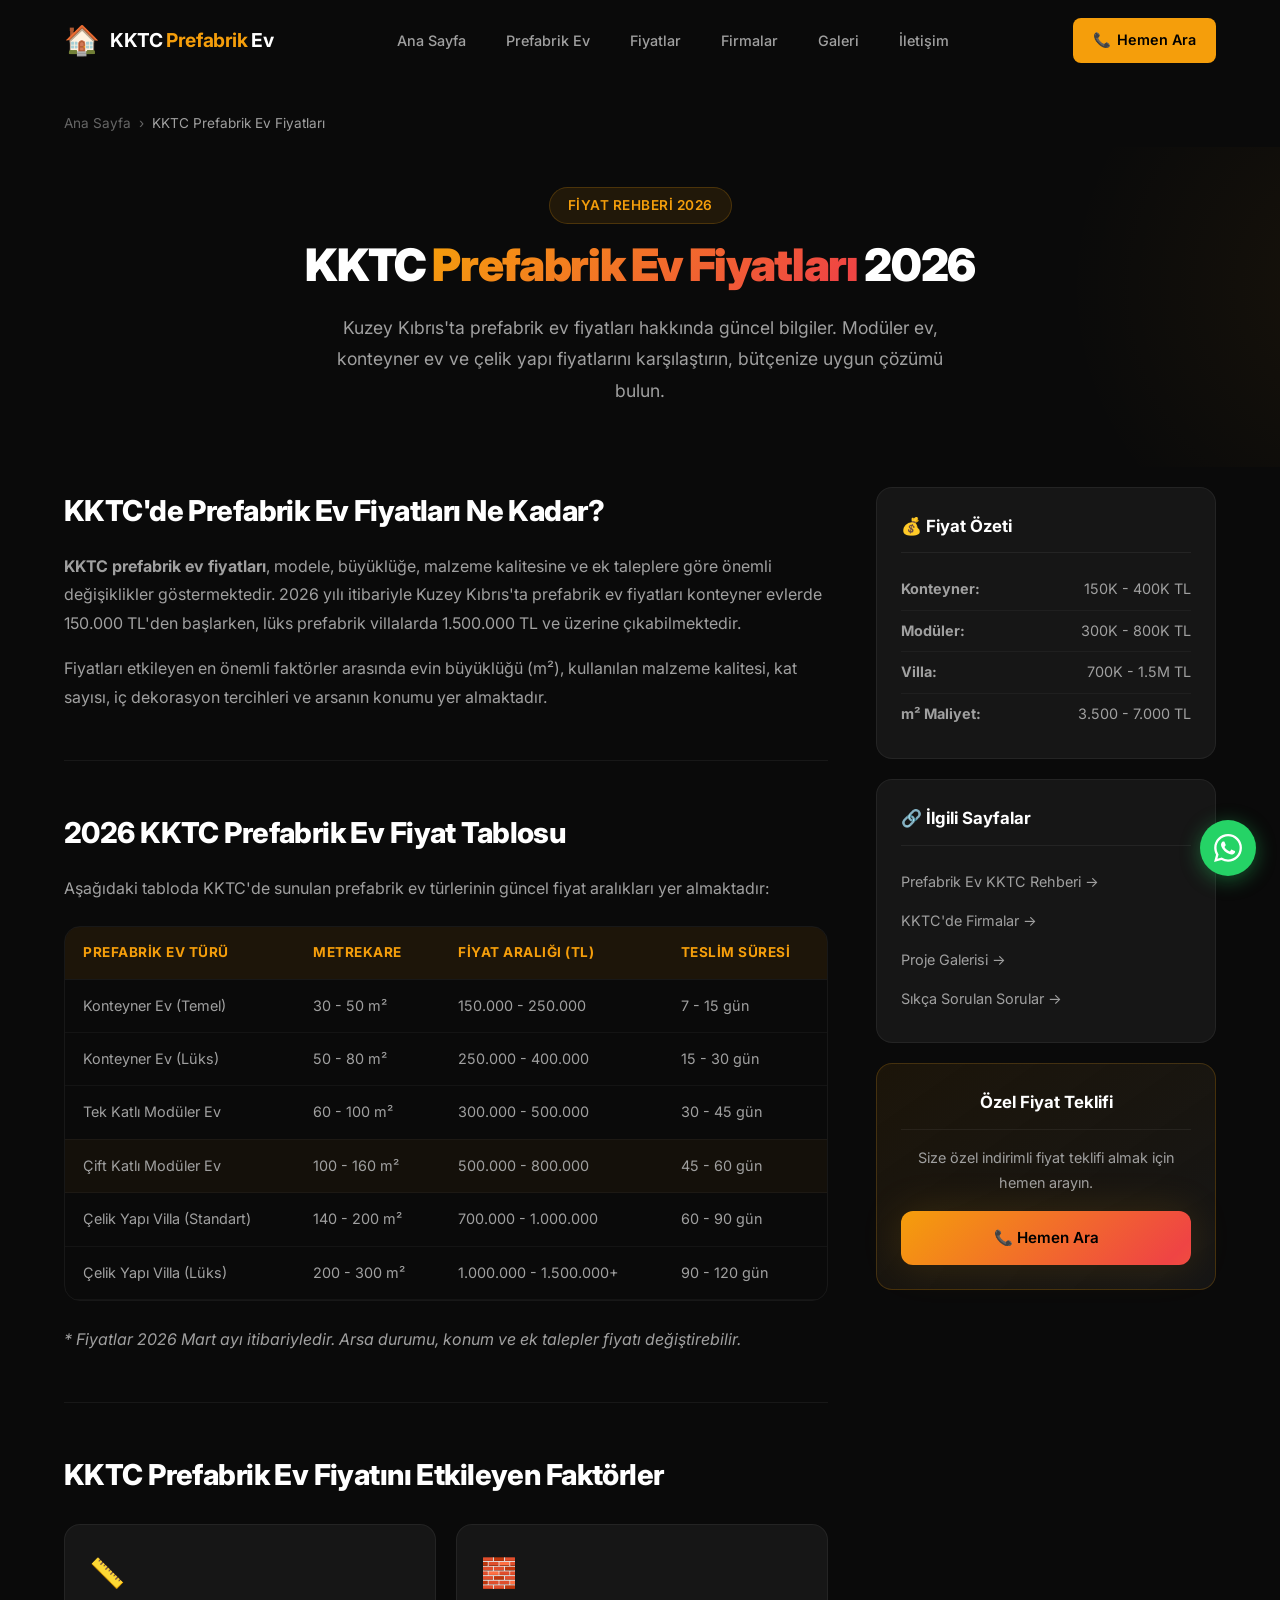
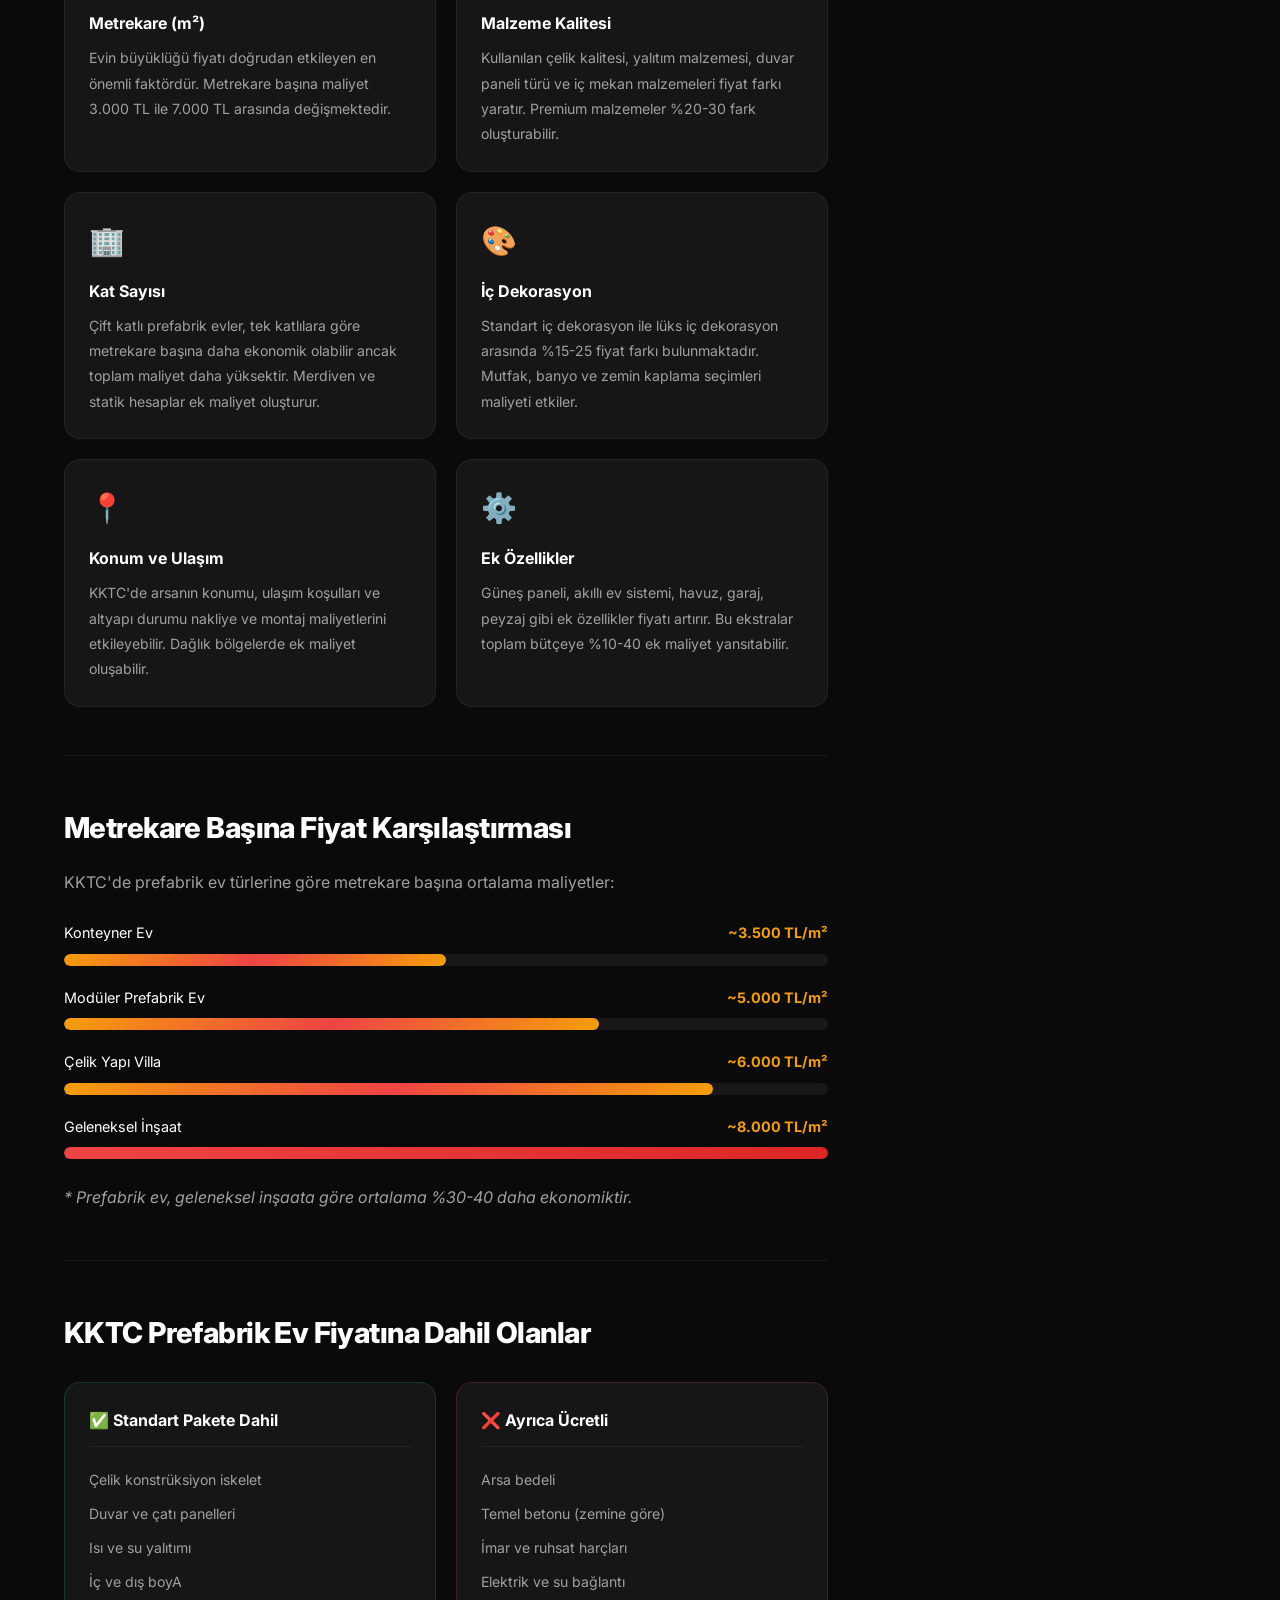
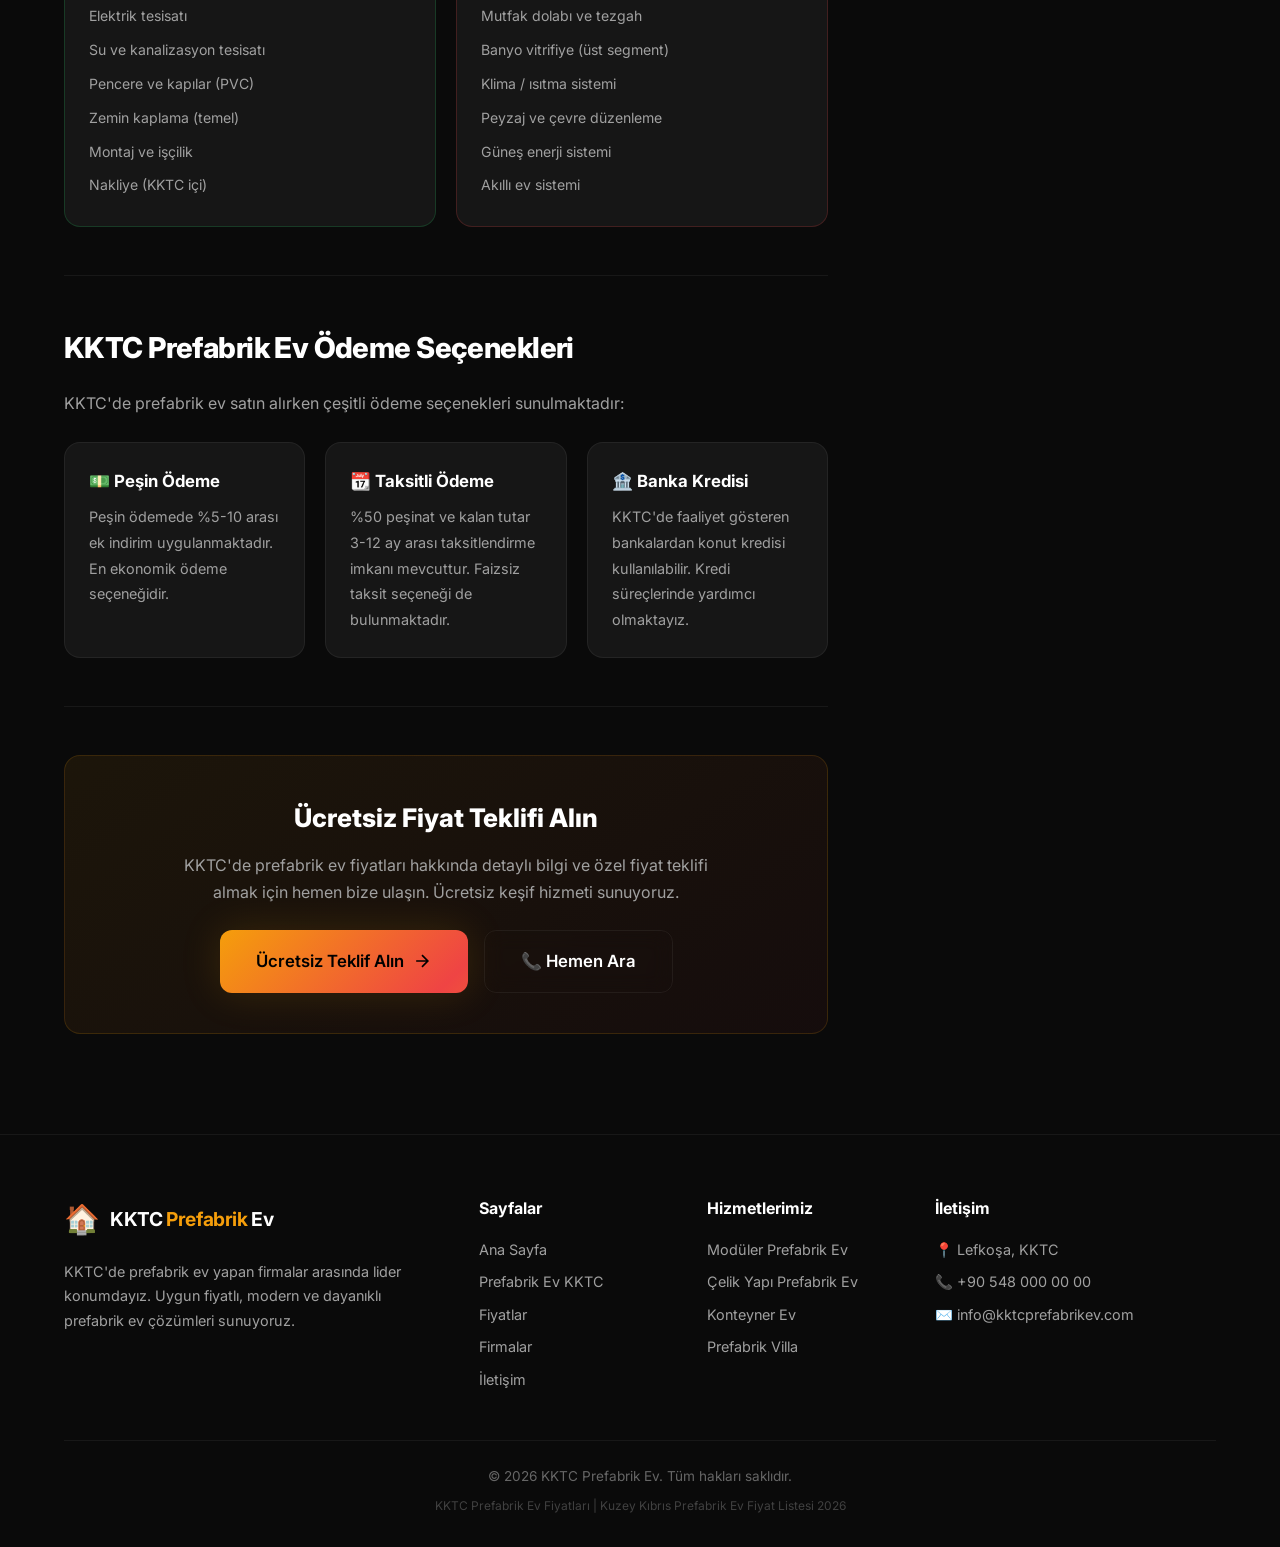
==== commit db882add: "Add files via upload" ====
--- a/kktc-prefabrik-ev-fiyatlari/index.html
+++ b/kktc-prefabrik-ev-fiyatlari/index.html
@@ -122,7 +122,7 @@
                 <ul class="nav-menu" id="nav-menu">
                     <li><a href="../index.html" class="nav-link">Ana Sayfa</a></li>
                     <li><a href="../prefabrik-ev-kktc/index.html" class="nav-link">Prefabrik Ev</a></li>
-                    <li><a href="../kktc-prefabrik-ev-fiyatlari/index.html" class="nav-link active">Fiyatlar</a></li>
+                    <li><a href="../kktc-prefabrik-ev-fiyatlari/index.html" class="nav-link">Fiyatlar</a></li>
                     <li><a href="../kktc-prefabrik-ev-yapan-firmalar/index.html" class="nav-link">Firmalar</a></li>
                     <li><a href="../index.html#galeri" class="nav-link">Galeri</a></li>
                     <li><a href="../index.html#iletisim" class="nav-link">İletişim</a></li>
